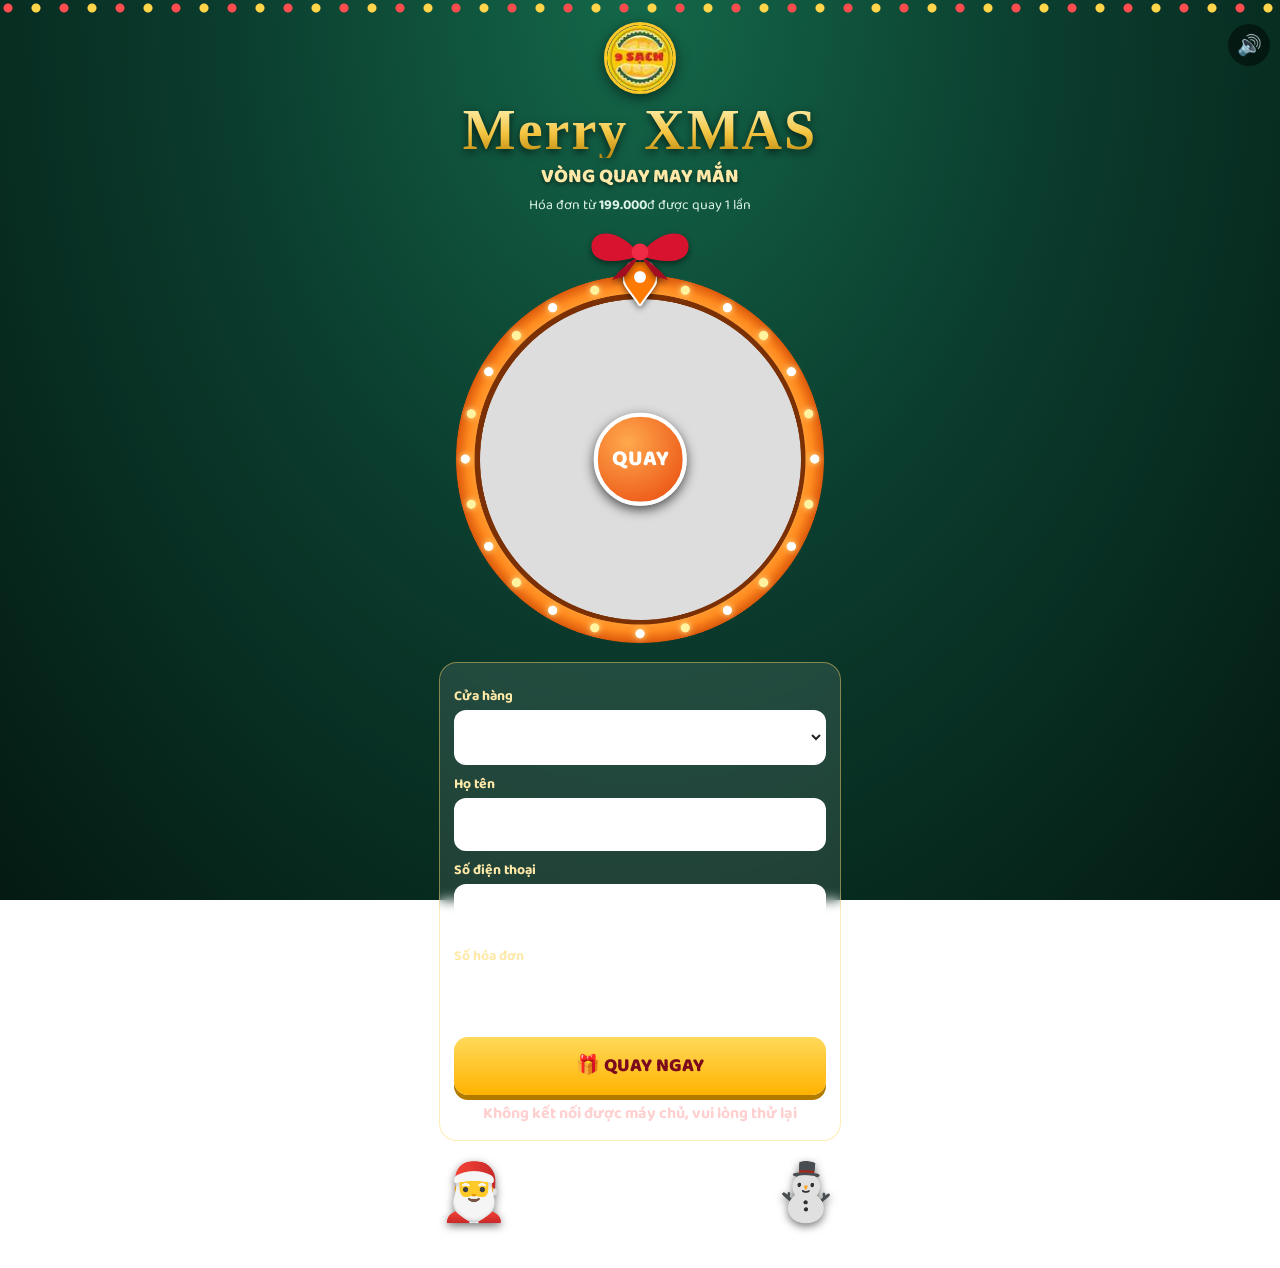
==== index.html @ e61bf80a "Giao diện Merry XMAS xanh lá, quay tức thì, up ảnh sản phẩm, nhạc nền + tiếng quay" ====
<!DOCTYPE html><html lang='vi'><head><meta charset='utf-8'><meta name='viewport' content='width=device-width,initial-scale=1,viewport-fit=cover'><title>Vòng Quay Giáng Sinh – 9 Sạch</title><link rel='preconnect' href='https://fonts.googleapis.com'><link href='https://fonts.googleapis.com/css2?family=Baloo+2:wght@500;700;800&family=Mountains+of+Christmas:wght@700&display=swap' rel='stylesheet'><link rel='stylesheet' href='style.css'></head><body><div class='lights'></div><button id='mute' class='mute'>🔊</button><main class='wrap'><img id='logo' class='logo' alt='9 Sạch'><div class='xmas'>Merry XMAS</div><div id='tt' class='sub'>VÒNG QUAY MAY MẮN</div><p class='sub2'>Hóa đơn từ <b id='mn'>199.000</b>đ được quay 1 lần</p><div class='wheelbox'><svg class='bow' viewBox='0 0 120 60'><path d='M60 34C40 4 8 4 8 24s30 18 52 10z' fill='#d8132f'/><path d='M60 34C80 4 112 4 112 24s-30 18-52 10z' fill='#d8132f'/><path d='M60 34c-12 6-26 20-30 26l14-4zM60 34c12 6 26 20 30 26l-14-4z' fill='#a30d22'/><circle cx='60' cy='30' r='9' fill='#ef2a45'/></svg><canvas id='rim' width='720' height='720'></canvas><canvas id='wh' width='640' height='640'></canvas><svg class='pin' viewBox='0 0 34 44'><path d='M17 44C8 30 0 24 0 15a17 17 0 0134 0c0 9-8 15-17 29z' fill='#ff7a00' stroke='#fff' stroke-width='2'/><circle cx='17' cy='15' r='6' fill='#fff'/></svg><button id='ctr' onclick='go()'>QUAY</button></div><div class='card'><label>Cửa hàng</label><select id='st'></select><label>Họ tên</label><input id='nm' autocomplete='name'><label>Số điện thoại</label><input id='ph' type='tel' inputmode='numeric' maxlength='11'><label>Số hóa đơn</label><input id='hd'><button id='sp' class='btn' onclick='go()'>🎁 QUAY NGAY</button><p id='er' class='err'></p></div><div class='deco'><span>🎅</span><span>⛄</span></div></main><div id='rs' class='modal' hidden><div class='box'><div class='big'>🎉</div><h2>Chúc mừng <span id='rn'></span>!</h2><img id='ri' hidden alt=''><p>Bạn đã trúng</p><h1 id='rp'></h1><p>Vui lòng đưa màn hình này cho nhân viên để nhận quà. Merry Christmas! 🎅</p><button class='btn' onclick='location.reload()'>Đóng</button></div></div><script src='app.js'></script><script>var $=i=>document.getElementById(i),D=null,P=[],SL=[],IM={},ST='',ang=0,vel=0,mode='',busy=0,mute=0,COL=['#fff4dc','#ffe3b8','#ffd5d5'];var bg=new Audio('vincemcgill-santa-claus-614837.mp3'),sa=new Audio('freesound_community-spinning-reel-27903.mp3');bg.loop=true;sa.loop=true;bg.volume=.35;sa.volume=.9;function ls(k,v){try{if(v===undefined)return localStorage.getItem(k);localStorage.setItem(k,v)}catch(e){}}function beep(f,d){if(mute)return;try{var A=window.AC=window.AC||new (window.AudioContext||window.webkitAudioContext)(),o=A.createOscillator(),g=A.createGain();o.frequency.value=f;g.gain.value=.12;g.gain.exponentialRampToValueAtTime(.001,A.currentTime+d);o.connect(g);g.connect(A.destination);o.start();o.stop(A.currentTime+d)}catch(e){}}snow();$('logo').src=CFG.LOGO;document.addEventListener('pointerdown',function f(){document.removeEventListener('pointerdown',f);if(!mute)bg.play().catch(function(){})});$('mute').onclick=function(){mute=!mute;bg.muted=mute;sa.muted=mute;this.textContent=mute?'🔇':'🔊';if(!mute)bg.play().catch(function(){})};function rim(){var x=$('rim').getContext('2d'),g=x.createRadialGradient(360,360,300,360,360,360);g.addColorStop(0,'#ffb347');g.addColorStop(.6,'#ff8a1f');g.addColorStop(1,'#d9550a');x.beginPath();x.arc(360,360,358,0,7);x.fillStyle=g;x.fill();x.beginPath();x.arc(360,360,322,0,7);x.fillStyle='#7a3004';x.fill();for(var i=0;i<24;i++){var t=i*Math.PI/12;x.beginPath();x.arc(360+340*Math.cos(t),360+340*Math.sin(t),9,0,7);x.fillStyle=i%2?'#fff3a0':'#ffffff';x.shadowColor='#fff3a0';x.shadowBlur=14;x.fill()}}function two(s){s=String(s);if(s.length<=11)return[s];var m=s.length>>1,b=-1,i;for(i=0;i<s.length;i++)if(s[i]==' '&&(b<0||Math.abs(i-m)<Math.abs(b-m)))b=i;return b<0?[s.slice(0,11),s.slice(11,22)]:[s.slice(0,b),s.slice(b+1)]}function draw(){var x=$('wh').getContext('2d'),m=SL.length,a=2*Math.PI/(m||1);x.clearRect(0,0,640,640);if(!m){x.beginPath();x.arc(320,320,312,0,7);x.fillStyle='#ddd';x.fill();x.fillStyle='#8e0b22';x.font='bold 40px sans-serif';x.textAlign='center';x.fillText('Hết quà',320,332);return}for(var i=0;i<m;i++){var p=SL[i];x.beginPath();x.moveTo(320,320);x.arc(320,320,312,-Math.PI/2+i*a,-Math.PI/2+(i+1)*a);x.closePath();x.fillStyle=COL[i%3];x.fill();x.strokeStyle='#e8a33d';x.lineWidth=2;x.stroke();x.save();x.translate(320,320);x.rotate(-Math.PI/2+(i+.5)*a);var im=IM[p.ten];if(im&&im.complete&&im.naturalWidth){var s=Math.min(86,2*Math.PI*125/m*.85),r=Math.min(s/im.naturalWidth,s/im.naturalHeight);x.save();x.translate(125,0);x.rotate(Math.PI/2);x.drawImage(im,-im.naturalWidth*r/2,-im.naturalHeight*r/2,im.naturalWidth*r,im.naturalHeight*r);x.restore()}x.fillStyle='#8e0b22';x.font='bold 22px Baloo 2,sans-serif';x.textAlign='right';var L=two(p.ten);L.forEach(function(l,j){x.fillText(l.slice(0,12),300,(j-(L.length-1)/2)*24+7)});x.restore()}}function build(){if(busy)return;P=(D&&D.prizes[ST])||[];var n=P.length,m=n?n*Math.ceil(8/n):0;SL=[];for(var k=0;k<m;k++)SL.push(P[k%n]);draw()}function apply(d){D=d;var c=d.cfg||{};if(c.TieuDe)$('tt').textContent=c.TieuDe;if(c.Logo)$('logo').src=c.Logo;if(c.Nen)document.body.style.background='linear-gradient(#0006,#0006),url('+c.Nen+') center/cover fixed';$('mn').textContent=money(c.MinTien);var k=d.stores.join('|');if($('st').dataset.k!=k){$('st').innerHTML=d.stores.map(x=>'<option>'+esc(x)+'</option>').join('');$('st').dataset.k=k}if(d.stores.indexOf(ST)<0)ST=d.stores.indexOf(ls('st'))>=0?ls('st'):(d.stores[0]||'');$('st').value=ST;var im=d.imgs||{};for(var n in im)if(!IM[n]||IM[n]._d!=im[n]){var m=new Image();m._d=im[n];m.onload=draw;m.src=im[n];IM[n]=m}build()}$('st').onchange=function(){ST=this.value;ls('st',ST);build()};rim();draw();try{var c0=ls('pub');if(c0)apply(JSON.parse(c0))}catch(e){}api('pub').then(function(d){ls('pub',JSON.stringify(d));apply(d)}).catch(function(e){if(!D)$('er').textContent=e.message});function chk(){var ph=$('ph').value.replace(/[^0-9]/g,'');return !$('nm').value.trim()?'Vui lòng nhập họ tên':!/^0[0-9]{9}$/.test(ph)?'Số điện thoại không hợp lệ (10 số, bắt đầu bằng 0)':!$('hd').value.trim()?'Vui lòng nhập số hóa đơn':!P.length?'Cửa hàng này đã hết quà':''}function paint(){$('wh').style.transform='rotate('+ang+'deg)'}function spin0(){var t0=performance.now(),last=t0;mode='w';(function f(now){if(mode!='w')return;var dt=(now-last)/1000;last=now;vel=Math.min(1,(now-t0)/600)*900;ang=(ang+vel*dt)%360;paint();requestAnimationFrame(f)})(t0)}function land(ix,r){var sg=360/SL.length,tg=((-(ix+.5)*sg+(Math.random()-.5)*sg*.7)%360+360)%360,T=4200,d0=vel*T/3000,d=((tg-ang%360)%360+360)%360;while(d<d0*.9)d+=360;var a0=ang,t0=performance.now();mode='l';(function f(now){var p=Math.min(1,(now-t0)/T);ang=a0+d*(1-Math.pow(1-p,3));paint();if(p<1)requestAnimationFrame(f);else fin(r)})(t0)}function fin(r){sa.pause();bg.volume=.35;[523,659,784,1047].forEach(function(f,k){setTimeout(function(){beep(f,.45)},k*170)});$('rn').textContent=$('nm').value;$('rp').textContent=r.ten;var im=IM[r.ten];$('ri').hidden=!im;if(im)$('ri').src=im._d;$('rs').hidden=false;snow()}function go(){if(busy)return;var e=chk();$('er').textContent=e;if(e)return;busy=1;$('sp').textContent='⏳ Đang quay...';if(!mute){sa.currentTime=0;sa.play().catch(function(){});bg.volume=.12}spin0();api('spin',{store:ST,ten:$('nm').value,sdt:$('ph').value,hd:$('hd').value}).then(function(r){var ix=[];SL.forEach(function(p,i){if(p.id==r.id)ix.push(i)});if(!ix.length){P.push({id:r.id,ten:r.ten});var n=P.length,m=n*Math.ceil(8/n);SL=[];for(var k=0;k<m;k++)SL.push(P[k%n]);draw();SL.forEach(function(p,i){if(p.id==r.id)ix.push(i)})}land(ix[Math.floor(Math.random()*ix.length)],r)}).catch(function(e){mode='';busy=0;sa.pause();bg.volume=.35;$('sp').textContent='🎁 QUAY NGAY';$('er').textContent=e.message})}</script></body></html>
---- style.css ----
:root{--y:#ffc72c;--d:#7a0a1c}*{box-sizing:border-box;-webkit-tap-highlight-color:transparent}body{margin:0;min-height:100vh;font-family:'Baloo 2',system-ui,sans-serif;color:#fff;background:radial-gradient(ellipse at 50% 0,#14684a 0,#0b3d2e 45%,#041a12 100%) fixed;overflow-x:hidden}.lights{height:16px;position:relative;z-index:3;background:radial-gradient(circle at 8px 8px,#ff4d4d 0 4px,transparent 5px) 0 0/56px 16px repeat-x,radial-gradient(circle at 36px 8px,#ffd54a 0 4px,transparent 5px) 0 0/56px 16px repeat-x;animation:tw 1.6s infinite alternate}@keyframes tw{to{opacity:.4}}.wrap{max-width:430px;margin:0 auto;padding:6px 14px 28px;text-align:center;position:relative;z-index:2}.logo{width:72px;height:72px;border-radius:50%;border:3px solid var(--y);box-shadow:0 4px 14px #0008}.xmas{font-family:'Mountains of Christmas',cursive;font-weight:700;font-size:56px;line-height:1;letter-spacing:2px;background:linear-gradient(#fff6c0,#f4c542 55%,#b8860b);-webkit-background-clip:text;background-clip:text;color:transparent;filter:drop-shadow(0 3px 4px #000a)}.sub{font-weight:800;font-size:20px;color:#ffe9a8;text-shadow:0 2px 4px #0008;margin:2px 0}.sub2{margin:0 0 6px;color:#d9f2e4;font-size:14px}.wheelbox{position:relative;width:min(88vw,370px);aspect-ratio:1;margin:58px auto 18px}.wheelbox canvas{position:absolute;left:0;top:0;width:100%;height:100%}#wh{width:88.9%;height:88.9%;left:5.55%;top:5.55%;will-change:transform}#rim{animation:glow 2s infinite alternate}@keyframes glow{to{filter:brightness(1.18)}}.bow{position:absolute;left:50%;top:-50px;width:112px;transform:translateX(-50%);z-index:5;filter:drop-shadow(0 3px 3px #0007)}.pin{position:absolute;left:50%;top:-12px;width:34px;transform:translateX(-50%);z-index:4;filter:drop-shadow(0 2px 3px #0008)}#ctr{position:absolute;left:50%;top:50%;width:25%;aspect-ratio:1;transform:translate(-50%,-50%);border-radius:50%;border:4px solid #fff;background:radial-gradient(circle at 35% 30%,#ffa94d,#e8480c);color:#fff;font:800 22px 'Baloo 2',sans-serif;box-shadow:0 4px 12px #000a;z-index:3;cursor:pointer;animation:pulse 1.4s infinite}@keyframes pulse{50%{transform:translate(-50%,-50%) scale(1.08)}}.card{background:rgba(255,255,255,.1);border:1px solid rgba(255,215,100,.45);border-radius:18px;padding:14px;text-align:left;backdrop-filter:blur(6px)}.light{background:#fff;color:#222;border:0;border-top:6px solid #0b6b3a;box-shadow:0 10px 30px #0006}label{display:block;font-weight:700;margin:8px 0 3px;font-size:14px;color:#ffe9a8}.light label{color:#333}input,select{width:100%;padding:12px;border:2px solid transparent;border-radius:12px;font-size:16px;background:#fff;color:#222;font-family:inherit}.light input,.light select{border-color:#e3d3d3}.btn{display:block;width:100%;margin-top:14px;padding:14px;border:0;border-radius:14px;font-size:19px;font-weight:800;color:#7a0a1c;font-family:inherit;background:linear-gradient(#ffd95a,#ffb300);box-shadow:0 5px 0 #b37a00;cursor:pointer}.btn:active{transform:translateY(3px);box-shadow:0 2px 0 #b37a00}.err{color:#ffd0d0;font-weight:700;min-height:20px;margin:6px 0 0;text-align:center}.light .err{color:#c8102e}.mute{position:fixed;top:24px;right:10px;z-index:9;border:0;background:#0007;color:#fff;font-size:20px;border-radius:50%;width:42px;height:42px}.deco{display:flex;justify-content:space-between;font-size:56px;margin-top:10px;filter:drop-shadow(0 3px 4px #0008)}.modal{position:fixed;inset:0;background:#000b;display:flex;align-items:center;justify-content:center;z-index:20;padding:20px}.box{background:#fff;color:#2a1a1a;border-radius:20px;padding:22px;max-width:380px;width:100%;border-top:8px solid var(--y);text-align:center}.box h1{color:#c8102e;margin:4px 0}.box img{width:120px;height:120px;object-fit:contain}.big{font-size:56px}.sn{position:fixed;top:-30px;color:#fff;opacity:.8;pointer-events:none;z-index:1;animation:fall linear infinite}@keyframes fall{to{transform:translateY(110vh) rotate(360deg)}}[hidden]{display:none!important}.bar{display:flex;justify-content:space-between;align-items:center;margin-bottom:10px}.tabs{display:flex;gap:6px;flex-wrap:wrap;margin-bottom:10px}.tabs button,.sm{padding:9px 12px;border:0;border-radius:10px;font-weight:700;font-family:inherit;background:var(--y);color:var(--d);cursor:pointer;text-decoration:none;font-size:14px}table{width:100%;border-collapse:collapse;font-size:14px}th,td{padding:6px;border-bottom:1px solid #eee;text-align:left}.tbl{overflow-x:auto}td input{padding:8px;font-size:14px}.ok{color:#0b6b3a;font-weight:700}
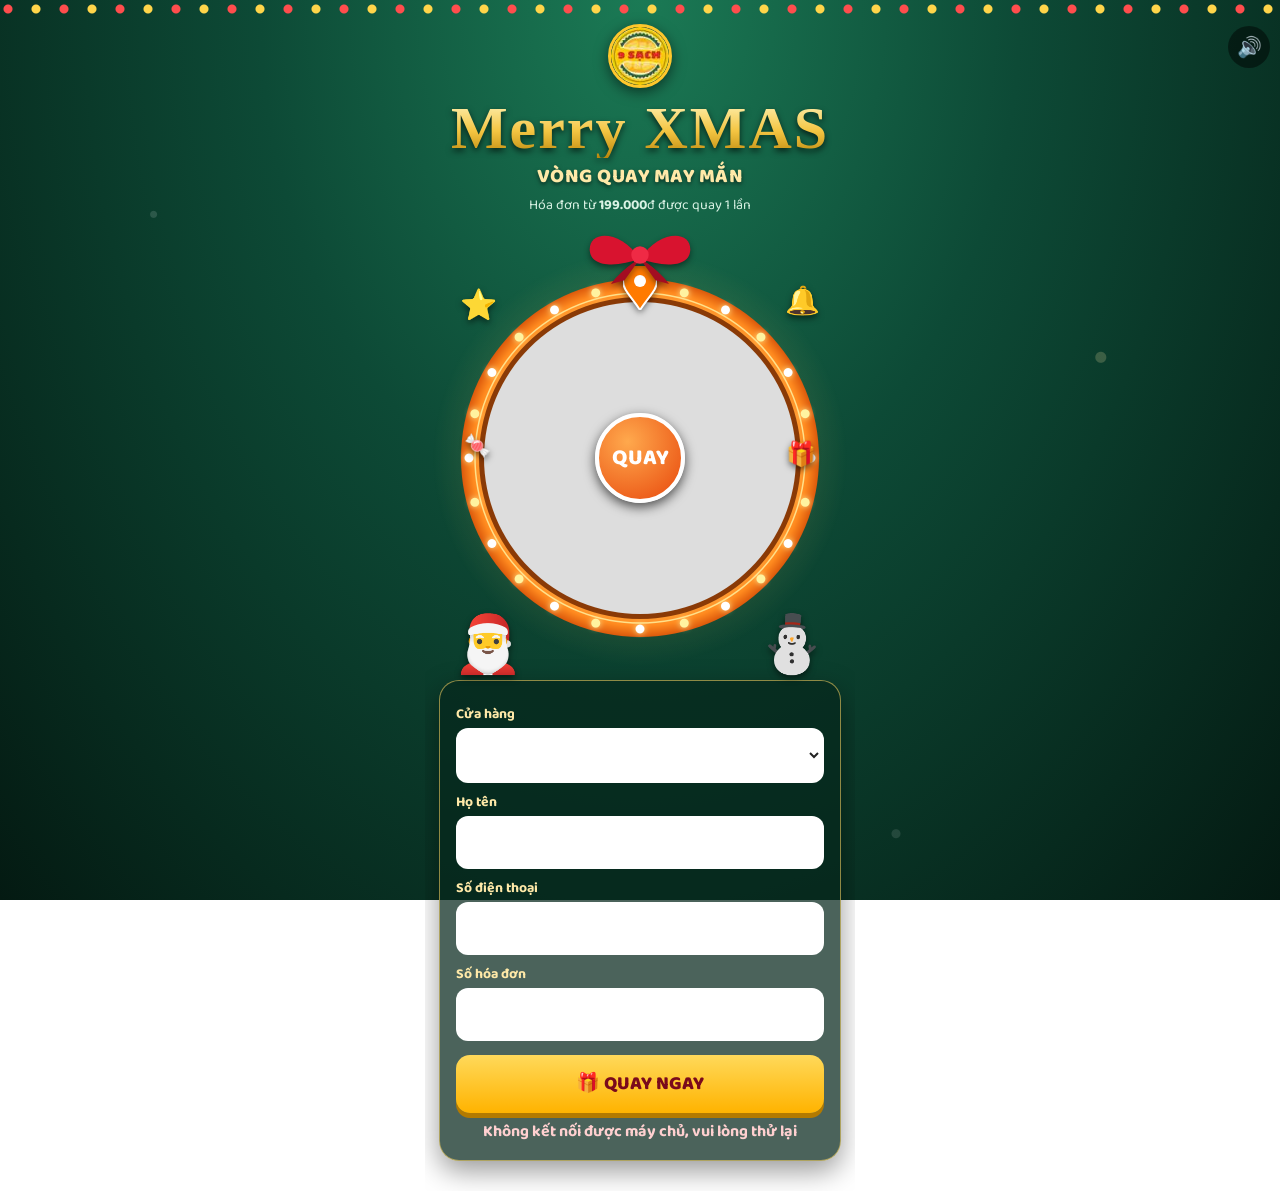
==== commit f3d8770f: "Giao diện Xmas xanh chuyên nghiệp, tăng tốc phản hồi, âm thanh (nhạc nền + tiếng quay + tiếng tích)" ====
--- a/index.html
+++ b/index.html
@@ -1 +1,40 @@
-<!DOCTYPE html><html lang='vi'><head><meta charset='utf-8'><meta name='viewport' content='width=device-width,initial-scale=1,viewport-fit=cover'><title>Vòng Quay Giáng Sinh – 9 Sạch</title><link rel='preconnect' href='https://fonts.googleapis.com'><link href='https://fonts.googleapis.com/css2?family=Baloo+2:wght@500;700;800&family=Mountains+of+Christmas:wght@700&display=swap' rel='stylesheet'><link rel='stylesheet' href='style.css'></head><body><div class='lights'></div><button id='mute' class='mute'>🔊</button><main class='wrap'><img id='logo' class='logo' alt='9 Sạch'><div class='xmas'>Merry XMAS</div><div id='tt' class='sub'>VÒNG QUAY MAY MẮN</div><p class='sub2'>Hóa đơn từ <b id='mn'>199.000</b>đ được quay 1 lần</p><div class='wheelbox'><svg class='bow' viewBox='0 0 120 60'><path d='M60 34C40 4 8 4 8 24s30 18 52 10z' fill='#d8132f'/><path d='M60 34C80 4 112 4 112 24s-30 18-52 10z' fill='#d8132f'/><path d='M60 34c-12 6-26 20-30 26l14-4zM60 34c12 6 26 20 30 26l-14-4z' fill='#a30d22'/><circle cx='60' cy='30' r='9' fill='#ef2a45'/></svg><canvas id='rim' width='720' height='720'></canvas><canvas id='wh' width='640' height='640'></canvas><svg class='pin' viewBox='0 0 34 44'><path d='M17 44C8 30 0 24 0 15a17 17 0 0134 0c0 9-8 15-17 29z' fill='#ff7a00' stroke='#fff' stroke-width='2'/><circle cx='17' cy='15' r='6' fill='#fff'/></svg><button id='ctr' onclick='go()'>QUAY</button></div><div class='card'><label>Cửa hàng</label><select id='st'></select><label>Họ tên</label><input id='nm' autocomplete='name'><label>Số điện thoại</label><input id='ph' type='tel' inputmode='numeric' maxlength='11'><label>Số hóa đơn</label><input id='hd'><button id='sp' class='btn' onclick='go()'>🎁 QUAY NGAY</button><p id='er' class='err'></p></div><div class='deco'><span>🎅</span><span>⛄</span></div></main><div id='rs' class='modal' hidden><div class='box'><div class='big'>🎉</div><h2>Chúc mừng <span id='rn'></span>!</h2><img id='ri' hidden alt=''><p>Bạn đã trúng</p><h1 id='rp'></h1><p>Vui lòng đưa màn hình này cho nhân viên để nhận quà. Merry Christmas! 🎅</p><button class='btn' onclick='location.reload()'>Đóng</button></div></div><script src='app.js'></script><script>var $=i=>document.getElementById(i),D=null,P=[],SL=[],IM={},ST='',ang=0,vel=0,mode='',busy=0,mute=0,COL=['#fff4dc','#ffe3b8','#ffd5d5'];var bg=new Audio('vincemcgill-santa-claus-614837.mp3'),sa=new Audio('freesound_community-spinning-reel-27903.mp3');bg.loop=true;sa.loop=true;bg.volume=.35;sa.volume=.9;function ls(k,v){try{if(v===undefined)return localStorage.getItem(k);localStorage.setItem(k,v)}catch(e){}}function beep(f,d){if(mute)return;try{var A=window.AC=window.AC||new (window.AudioContext||window.webkitAudioContext)(),o=A.createOscillator(),g=A.createGain();o.frequency.value=f;g.gain.value=.12;g.gain.exponentialRampToValueAtTime(.001,A.currentTime+d);o.connect(g);g.connect(A.destination);o.start();o.stop(A.currentTime+d)}catch(e){}}snow();$('logo').src=CFG.LOGO;document.addEventListener('pointerdown',function f(){document.removeEventListener('pointerdown',f);if(!mute)bg.play().catch(function(){})});$('mute').onclick=function(){mute=!mute;bg.muted=mute;sa.muted=mute;this.textContent=mute?'🔇':'🔊';if(!mute)bg.play().catch(function(){})};function rim(){var x=$('rim').getContext('2d'),g=x.createRadialGradient(360,360,300,360,360,360);g.addColorStop(0,'#ffb347');g.addColorStop(.6,'#ff8a1f');g.addColorStop(1,'#d9550a');x.beginPath();x.arc(360,360,358,0,7);x.fillStyle=g;x.fill();x.beginPath();x.arc(360,360,322,0,7);x.fillStyle='#7a3004';x.fill();for(var i=0;i<24;i++){var t=i*Math.PI/12;x.beginPath();x.arc(360+340*Math.cos(t),360+340*Math.sin(t),9,0,7);x.fillStyle=i%2?'#fff3a0':'#ffffff';x.shadowColor='#fff3a0';x.shadowBlur=14;x.fill()}}function two(s){s=String(s);if(s.length<=11)return[s];var m=s.length>>1,b=-1,i;for(i=0;i<s.length;i++)if(s[i]==' '&&(b<0||Math.abs(i-m)<Math.abs(b-m)))b=i;return b<0?[s.slice(0,11),s.slice(11,22)]:[s.slice(0,b),s.slice(b+1)]}function draw(){var x=$('wh').getContext('2d'),m=SL.length,a=2*Math.PI/(m||1);x.clearRect(0,0,640,640);if(!m){x.beginPath();x.arc(320,320,312,0,7);x.fillStyle='#ddd';x.fill();x.fillStyle='#8e0b22';x.font='bold 40px sans-serif';x.textAlign='center';x.fillText('Hết quà',320,332);return}for(var i=0;i<m;i++){var p=SL[i];x.beginPath();x.moveTo(320,320);x.arc(320,320,312,-Math.PI/2+i*a,-Math.PI/2+(i+1)*a);x.closePath();x.fillStyle=COL[i%3];x.fill();x.strokeStyle='#e8a33d';x.lineWidth=2;x.stroke();x.save();x.translate(320,320);x.rotate(-Math.PI/2+(i+.5)*a);var im=IM[p.ten];if(im&&im.complete&&im.naturalWidth){var s=Math.min(86,2*Math.PI*125/m*.85),r=Math.min(s/im.naturalWidth,s/im.naturalHeight);x.save();x.translate(125,0);x.rotate(Math.PI/2);x.drawImage(im,-im.naturalWidth*r/2,-im.naturalHeight*r/2,im.naturalWidth*r,im.naturalHeight*r);x.restore()}x.fillStyle='#8e0b22';x.font='bold 22px Baloo 2,sans-serif';x.textAlign='right';var L=two(p.ten);L.forEach(function(l,j){x.fillText(l.slice(0,12),300,(j-(L.length-1)/2)*24+7)});x.restore()}}function build(){if(busy)return;P=(D&&D.prizes[ST])||[];var n=P.length,m=n?n*Math.ceil(8/n):0;SL=[];for(var k=0;k<m;k++)SL.push(P[k%n]);draw()}function apply(d){D=d;var c=d.cfg||{};if(c.TieuDe)$('tt').textContent=c.TieuDe;if(c.Logo)$('logo').src=c.Logo;if(c.Nen)document.body.style.background='linear-gradient(#0006,#0006),url('+c.Nen+') center/cover fixed';$('mn').textContent=money(c.MinTien);var k=d.stores.join('|');if($('st').dataset.k!=k){$('st').innerHTML=d.stores.map(x=>'<option>'+esc(x)+'</option>').join('');$('st').dataset.k=k}if(d.stores.indexOf(ST)<0)ST=d.stores.indexOf(ls('st'))>=0?ls('st'):(d.stores[0]||'');$('st').value=ST;var im=d.imgs||{};for(var n in im)if(!IM[n]||IM[n]._d!=im[n]){var m=new Image();m._d=im[n];m.onload=draw;m.src=im[n];IM[n]=m}build()}$('st').onchange=function(){ST=this.value;ls('st',ST);build()};rim();draw();try{var c0=ls('pub');if(c0)apply(JSON.parse(c0))}catch(e){}api('pub').then(function(d){ls('pub',JSON.stringify(d));apply(d)}).catch(function(e){if(!D)$('er').textContent=e.message});function chk(){var ph=$('ph').value.replace(/[^0-9]/g,'');return !$('nm').value.trim()?'Vui lòng nhập họ tên':!/^0[0-9]{9}$/.test(ph)?'Số điện thoại không hợp lệ (10 số, bắt đầu bằng 0)':!$('hd').value.trim()?'Vui lòng nhập số hóa đơn':!P.length?'Cửa hàng này đã hết quà':''}function paint(){$('wh').style.transform='rotate('+ang+'deg)'}function spin0(){var t0=performance.now(),last=t0;mode='w';(function f(now){if(mode!='w')return;var dt=(now-last)/1000;last=now;vel=Math.min(1,(now-t0)/600)*900;ang=(ang+vel*dt)%360;paint();requestAnimationFrame(f)})(t0)}function land(ix,r){var sg=360/SL.length,tg=((-(ix+.5)*sg+(Math.random()-.5)*sg*.7)%360+360)%360,T=4200,d0=vel*T/3000,d=((tg-ang%360)%360+360)%360;while(d<d0*.9)d+=360;var a0=ang,t0=performance.now();mode='l';(function f(now){var p=Math.min(1,(now-t0)/T);ang=a0+d*(1-Math.pow(1-p,3));paint();if(p<1)requestAnimationFrame(f);else fin(r)})(t0)}function fin(r){sa.pause();bg.volume=.35;[523,659,784,1047].forEach(function(f,k){setTimeout(function(){beep(f,.45)},k*170)});$('rn').textContent=$('nm').value;$('rp').textContent=r.ten;var im=IM[r.ten];$('ri').hidden=!im;if(im)$('ri').src=im._d;$('rs').hidden=false;snow()}function go(){if(busy)return;var e=chk();$('er').textContent=e;if(e)return;busy=1;$('sp').textContent='⏳ Đang quay...';if(!mute){sa.currentTime=0;sa.play().catch(function(){});bg.volume=.12}spin0();api('spin',{store:ST,ten:$('nm').value,sdt:$('ph').value,hd:$('hd').value}).then(function(r){var ix=[];SL.forEach(function(p,i){if(p.id==r.id)ix.push(i)});if(!ix.length){P.push({id:r.id,ten:r.ten});var n=P.length,m=n*Math.ceil(8/n);SL=[];for(var k=0;k<m;k++)SL.push(P[k%n]);draw();SL.forEach(function(p,i){if(p.id==r.id)ix.push(i)})}land(ix[Math.floor(Math.random()*ix.length)],r)}).catch(function(e){mode='';busy=0;sa.pause();bg.volume=.35;$('sp').textContent='🎁 QUAY NGAY';$('er').textContent=e.message})}</script></body></html>
+<!DOCTYPE html><html lang='vi'><head><meta charset='utf-8'><meta name='viewport' content='width=device-width,initial-scale=1,viewport-fit=cover'><meta name='theme-color' content='#0d4a36'><title>Vòng Quay Giáng Sinh – 9 Sạch</title><link rel='preconnect' href='https://fonts.googleapis.com'><link rel='preconnect' href='https://fonts.gstatic.com' crossorigin><link rel='preload' as='style' href='https://fonts.googleapis.com/css2?family=Baloo+2:wght@500;700;800&family=Mountains+of+Christmas:wght@700&display=swap' onload="this.onload=null;this.rel='stylesheet'"><noscript><link rel='stylesheet' href='https://fonts.googleapis.com/css2?family=Baloo+2:wght@500;700;800&family=Mountains+of+Christmas:wght@700&display=swap'></noscript><link rel='stylesheet' href='style.css'></head><body><div class='lights'></div><button id='mute' class='mute' aria-label='Bật tắt âm thanh'>🔊</button><main class='wrap'><img id='logo' class='logo' alt='9 Sạch'><div class='xmas'>Merry XMAS</div><div id='tt' class='sub'>VÒNG QUAY MAY MẮN</div><p class='sub2'>Hóa đơn từ <b id='mn'>199.000</b>đ được quay 1 lần</p><div class='wheelbox'><svg class='bow' viewBox='0 0 120 60'><path d='M60 34C40 4 8 4 8 24s30 18 52 10z' fill='#d8132f'/><path d='M60 34C80 4 112 4 112 24s-30 18-52 10z' fill='#d8132f'/><path d='M60 34c-12 6-26 20-30 26l14-4zM60 34c12 6 26 20 30 26l-14-4z' fill='#a30d22'/><circle cx='60' cy='30' r='9' fill='#ef2a45'/></svg><canvas id='rim' width='720' height='720'></canvas><canvas id='wh' width='640' height='640'></canvas><svg class='pin' viewBox='0 0 34 44'><path d='M17 44C8 30 0 24 0 15a17 17 0 0134 0c0 9-8 15-17 29z' fill='#ff7a00' stroke='#fff' stroke-width='2'/><circle cx='17' cy='15' r='6' fill='#fff'/></svg><button id='ctr' type='button'>QUAY</button><span class='orn o1'>🎅</span><span class='orn o2'>⛄</span><span class='orn o3'>⭐</span><span class='orn o4'>🔔</span><span class='orn o5'>🍬</span><span class='orn o6'>🎁</span></div><div class='card'><label for='st'>Cửa hàng</label><select id='st'></select><label for='nm'>Họ tên</label><input id='nm' autocomplete='name' enterkeyhint='next'><label for='ph'>Số điện thoại</label><input id='ph' type='tel' inputmode='numeric' maxlength='11' autocomplete='tel' enterkeyhint='next'><label for='hd'>Số hóa đơn</label><input id='hd' enterkeyhint='go' autocomplete='off'><button id='sp' class='btn' type='button'>🎁 QUAY NGAY</button><p id='er' class='err'></p></div></main><div id='rs' class='modal' hidden><div class='box'><div class='big'>🎉</div><h2>Chúc mừng <span id='rn'></span>!</h2><img id='ri' hidden alt=''><p>Bạn đã trúng</p><h1 id='rp'></h1><p>Vui lòng đưa màn hình này cho nhân viên để nhận quà. Merry Christmas! 🎅</p><button id='cl' class='btn' type='button'>Đóng</button></div></div><script src='app.js'></script><script>
+var $=function(i){return document.getElementById(i)},D=null,P=[],SL=[],IM={},ST='',ang=0,vel=0,mode='',busy=0,lastIx=-1,lastTk=0,bg=null,sa=null,mute=ls('mute')=='1',COL=['#c9d7f5','#fff1dc'];
+function ls(k,v){try{if(v===undefined)return localStorage.getItem(k);localStorage.setItem(k,v)}catch(e){}}
+function aud(){if(bg)return;bg=new Audio('nhac-nen.mp3');sa=new Audio('tieng-quay.mp3');bg.loop=sa.loop=true;bg.volume=.35;sa.volume=.9;bg.preload=sa.preload='auto';bg.muted=sa.muted=mute}
+function ac(){var A=window.AC=window.AC||new(window.AudioContext||window.webkitAudioContext)();if(A.state=='suspended')A.resume();return A}
+function beep(f,d,v,ty){if(mute)return;try{var A=ac(),o=A.createOscillator(),g=A.createGain();o.type=ty||'sine';o.frequency.value=f;g.gain.value=v||.12;g.gain.exponentialRampToValueAtTime(.001,A.currentTime+d);o.connect(g);g.connect(A.destination);o.start();o.stop(A.currentTime+d)}catch(e){}}
+function tick(){var n=performance.now();if(n-lastTk<55)return;lastTk=n;beep(1500,.03,.035,'square')}
+function play(a){if(a&&!mute)a.play().catch(function(){})}
+function snow(){var f=document.createDocumentFragment(),n=innerWidth<500?14:22;for(var i=0;i<n;i++){var s=document.createElement('i');s.className='sn';s.textContent='❄';s.style.cssText='left:'+Math.random()*100+'vw;animation-duration:'+(7+Math.random()*8)+'s;animation-delay:-'+Math.random()*10+'s;font-size:'+(10+Math.random()*14)+'px';f.appendChild(s)}document.body.appendChild(f)}
+snow();$('mute').textContent=mute?'🔇':'🔊';$('logo').src=CFG.LOGO;
+document.addEventListener('pointerdown',function f(){document.removeEventListener('pointerdown',f);aud();play(bg)});
+document.addEventListener('visibilitychange',function(){if(!bg)return;if(document.hidden){bg.pause();sa.pause()}else{play(bg);if(mode)play(sa)}});
+$('mute').onclick=function(){mute=!mute;ls('mute',mute?'1':'0');aud();bg.muted=sa.muted=mute;this.textContent=mute?'🔇':'🔊';if(!mute)play(bg)};
+function rim(){var x=$('rim').getContext('2d'),g=x.createRadialGradient(360,360,300,360,360,360);g.addColorStop(0,'#ffb347');g.addColorStop(.6,'#ff8a1f');g.addColorStop(1,'#d9550a');x.beginPath();x.arc(360,360,358,0,7);x.fillStyle=g;x.fill();x.beginPath();x.arc(360,360,322,0,7);x.fillStyle='#8a3a06';x.fill();x.beginPath();x.arc(360,360,330,0,7);x.strokeStyle='#ffe08a';x.lineWidth=3;x.stroke();for(var i=0;i<24;i++){var t=i*Math.PI/12;x.beginPath();x.arc(360+342*Math.cos(t),360+342*Math.sin(t),9,0,7);x.fillStyle=i%2?'#fff3a0':'#ffffff';x.shadowColor='#fff3a0';x.shadowBlur=14;x.fill()}}
+function two(s){s=String(s);if(s.length<=11)return[s];var m=s.length>>1,b=-1,i;for(i=0;i<s.length;i++)if(s[i]==' '&&(b<0||Math.abs(i-m)<Math.abs(b-m)))b=i;return b<0?[s.slice(0,11),s.slice(11,22)]:[s.slice(0,b),s.slice(b+1)]}
+function mk(){var n=P.length,k,i;SL=[];if(!n)return;k=Math.ceil(8/n);while((n*k)%2)k++;for(i=0;i<n*k;i++)SL.push(P[i%n])}
+function draw(){var x=$('wh').getContext('2d'),m=SL.length,a=2*Math.PI/(m||1);x.clearRect(0,0,640,640);if(!m){x.beginPath();x.arc(320,320,312,0,7);x.fillStyle='#ddd';x.fill();x.fillStyle='#8e0b22';x.font='bold 40px sans-serif';x.textAlign='center';x.fillText('Hết quà',320,332);return}
+for(var i=0;i<m;i++){var p=SL[i];x.beginPath();x.moveTo(320,320);x.arc(320,320,312,-Math.PI/2+i*a,-Math.PI/2+(i+1)*a);x.closePath();x.fillStyle=COL[i%2];x.fill();x.strokeStyle='#f0c15a';x.lineWidth=3;x.stroke();x.save();x.translate(320,320);x.rotate(-Math.PI/2+(i+.5)*a);var im=IM[p.ten];if(im&&im.complete&&im.naturalWidth){var s=Math.min(92,2*Math.PI*135/m*.8),r=Math.min(s/im.naturalWidth,s/im.naturalHeight);x.save();x.translate(135,0);x.rotate(Math.PI/2);x.beginPath();x.arc(0,0,s/2+5,0,7);x.fillStyle='#ffffffcc';x.shadowColor='#0003';x.shadowBlur=8;x.fill();x.shadowBlur=0;x.drawImage(im,-im.naturalWidth*r/2,-im.naturalHeight*r/2,im.naturalWidth*r,im.naturalHeight*r);x.restore()}
+x.fillStyle=i%2?'#8e0b22':'#14307a';x.font='bold 22px Baloo 2,sans-serif';x.textAlign='right';var L=two(p.ten);L.forEach(function(l,j){x.fillText(l.slice(0,12),300,(j-(L.length-1)/2)*24+7)});x.restore()}}
+function build(){if(busy)return;P=(D&&D.prizes[ST])||[];mk();draw()}
+function apply(d){D=d;var c=d.cfg||{};if(c.TieuDe)$('tt').textContent=c.TieuDe;if(c.Logo)$('logo').src=c.Logo;if(c.Nen)document.body.style.background='linear-gradient(#0006,#0006),url('+c.Nen+') center/cover fixed';$('mn').textContent=money(c.MinTien);var k=d.stores.join('|');if($('st').dataset.k!=k){$('st').innerHTML=d.stores.map(function(x){return'<option>'+esc(x)+'</option>'}).join('');$('st').dataset.k=k}if(d.stores.indexOf(ST)<0)ST=d.stores.indexOf(ls('st'))>=0?ls('st'):(d.stores[0]||'');$('st').value=ST;var im=d.imgs||{};for(var n in im)if(!IM[n]||IM[n]._d!=im[n]){var m=new Image();m._d=im[n];m.onload=draw;m.src=im[n];IM[n]=m}build()}
+function load(){return api('pub').then(function(d){ls('pub',JSON.stringify(d));apply(d)})}
+$('st').onchange=function(){ST=this.value;ls('st',ST);build()};
+rim();draw();try{var c0=ls('pub');if(c0)apply(JSON.parse(c0))}catch(e){}
+load().catch(function(e){if(!D)$('er').textContent=e.message});
+$('ph').oninput=function(){this.value=this.value.replace(/[^0-9]/g,'')};
+$('nm').onkeydown=function(e){if(e.key=='Enter'){e.preventDefault();$('ph').focus()}};
+$('ph').onkeydown=function(e){if(e.key=='Enter'){e.preventDefault();$('hd').focus()}};
+$('hd').onkeydown=function(e){if(e.key=='Enter'){e.preventDefault();this.blur();go()}};
+$('ctr').onclick=$('sp').onclick=go;
+function chk(){var ph=$('ph').value.replace(/[^0-9]/g,'');return !$('nm').value.trim()?'Vui lòng nhập họ tên':!/^0[0-9]{9}$/.test(ph)?'Số điện thoại không hợp lệ (10 số, bắt đầu bằng 0)':!$('hd').value.trim()?'Vui lòng nhập số hóa đơn':!P.length?'Cửa hàng này đã hết quà':''}
+function paint(){$('wh').style.transform='rotate('+ang+'deg) translateZ(0)';if(SL.length){var ix=Math.floor((((ang%360)+360)%360)/(360/SL.length));if(ix!=lastIx){lastIx=ix;if(mode)tick()}}}
+function spin0(){var t0=performance.now(),last=t0;mode='w';(function f(now){if(mode!='w')return;var dt=(now-last)/1000;last=now;vel=Math.min(1,(now-t0)/350)*840;ang=(ang+vel*dt)%360;paint();requestAnimationFrame(f)})(t0)}
+function land(ix,r){var sg=360/SL.length,tg=((-(ix+.5)*sg+(Math.random()-.5)*sg*.7)%360+360)%360,T=3200,d0=vel*T/3000,d=((tg-ang%360)%360+360)%360;while(d<d0*.9)d+=360;var a0=ang,t0=performance.now();mode='l';(function f(now){var p=Math.min(1,(now-t0)/T);ang=a0+d*(1-Math.pow(1-p,3));paint();if(p<1)requestAnimationFrame(f);else fin(r)})(t0)}
+function fin(r){mode='';if(sa)sa.pause();if(bg)bg.volume=.35;document.body.classList.remove('spinning');[523,659,784,1047].forEach(function(f,k){setTimeout(function(){beep(f,.45)},k*170)});$('rn').textContent=$('nm').value;$('rp').textContent=r.ten;var im=IM[r.ten];$('ri').hidden=!im;if(im)$('ri').src=im._d;$('rs').hidden=false}
+function stop(msg){mode='';busy=0;if(sa)sa.pause();if(bg)bg.volume=.35;document.body.classList.remove('spinning');$('sp').disabled=false;$('sp').textContent='🎁 QUAY NGAY';$('er').textContent=msg}
+$('cl').onclick=function(){$('rs').hidden=true;busy=0;$('sp').disabled=false;$('sp').textContent='🎁 QUAY NGAY';$('hd').value='';$('er').textContent='';load().catch(function(){})};
+function go(){if(busy)return;var e=chk();$('er').textContent=e;if(e)return;busy=1;$('sp').disabled=true;$('sp').textContent='⏳ Đang quay...';document.body.classList.add('spinning');aud();if(!mute){sa.currentTime=0;play(sa);bg.volume=.12}spin0();
+api('spin',{store:ST,ten:$('nm').value,sdt:$('ph').value,hd:$('hd').value}).then(function(r){var ix=[];function f(){ix=[];SL.forEach(function(p,i){if(p.id==r.id)ix.push(i)})}f();if(!ix.length){P.push({id:r.id,ten:r.ten});mk();draw();f()}land(ix[Math.floor(Math.random()*ix.length)],r)}).catch(function(e){stop(e.message)})}
+</script></body></html>
--- a/style.css
+++ b/style.css
@@ -1 +1,45 @@
-:root{--y:#ffc72c;--d:#7a0a1c}*{box-sizing:border-box;-webkit-tap-highlight-color:transparent}body{margin:0;min-height:100vh;font-family:'Baloo 2',system-ui,sans-serif;color:#fff;background:radial-gradient(ellipse at 50% 0,#14684a 0,#0b3d2e 45%,#041a12 100%) fixed;overflow-x:hidden}.lights{height:16px;position:relative;z-index:3;background:radial-gradient(circle at 8px 8px,#ff4d4d 0 4px,transparent 5px) 0 0/56px 16px repeat-x,radial-gradient(circle at 36px 8px,#ffd54a 0 4px,transparent 5px) 0 0/56px 16px repeat-x;animation:tw 1.6s infinite alternate}@keyframes tw{to{opacity:.4}}.wrap{max-width:430px;margin:0 auto;padding:6px 14px 28px;text-align:center;position:relative;z-index:2}.logo{width:72px;height:72px;border-radius:50%;border:3px solid var(--y);box-shadow:0 4px 14px #0008}.xmas{font-family:'Mountains of Christmas',cursive;font-weight:700;font-size:56px;line-height:1;letter-spacing:2px;background:linear-gradient(#fff6c0,#f4c542 55%,#b8860b);-webkit-background-clip:text;background-clip:text;color:transparent;filter:drop-shadow(0 3px 4px #000a)}.sub{font-weight:800;font-size:20px;color:#ffe9a8;text-shadow:0 2px 4px #0008;margin:2px 0}.sub2{margin:0 0 6px;color:#d9f2e4;font-size:14px}.wheelbox{position:relative;width:min(88vw,370px);aspect-ratio:1;margin:58px auto 18px}.wheelbox canvas{position:absolute;left:0;top:0;width:100%;height:100%}#wh{width:88.9%;height:88.9%;left:5.55%;top:5.55%;will-change:transform}#rim{animation:glow 2s infinite alternate}@keyframes glow{to{filter:brightness(1.18)}}.bow{position:absolute;left:50%;top:-50px;width:112px;transform:translateX(-50%);z-index:5;filter:drop-shadow(0 3px 3px #0007)}.pin{position:absolute;left:50%;top:-12px;width:34px;transform:translateX(-50%);z-index:4;filter:drop-shadow(0 2px 3px #0008)}#ctr{position:absolute;left:50%;top:50%;width:25%;aspect-ratio:1;transform:translate(-50%,-50%);border-radius:50%;border:4px solid #fff;background:radial-gradient(circle at 35% 30%,#ffa94d,#e8480c);color:#fff;font:800 22px 'Baloo 2',sans-serif;box-shadow:0 4px 12px #000a;z-index:3;cursor:pointer;animation:pulse 1.4s infinite}@keyframes pulse{50%{transform:translate(-50%,-50%) scale(1.08)}}.card{background:rgba(255,255,255,.1);border:1px solid rgba(255,215,100,.45);border-radius:18px;padding:14px;text-align:left;backdrop-filter:blur(6px)}.light{background:#fff;color:#222;border:0;border-top:6px solid #0b6b3a;box-shadow:0 10px 30px #0006}label{display:block;font-weight:700;margin:8px 0 3px;font-size:14px;color:#ffe9a8}.light label{color:#333}input,select{width:100%;padding:12px;border:2px solid transparent;border-radius:12px;font-size:16px;background:#fff;color:#222;font-family:inherit}.light input,.light select{border-color:#e3d3d3}.btn{display:block;width:100%;margin-top:14px;padding:14px;border:0;border-radius:14px;font-size:19px;font-weight:800;color:#7a0a1c;font-family:inherit;background:linear-gradient(#ffd95a,#ffb300);box-shadow:0 5px 0 #b37a00;cursor:pointer}.btn:active{transform:translateY(3px);box-shadow:0 2px 0 #b37a00}.err{color:#ffd0d0;font-weight:700;min-height:20px;margin:6px 0 0;text-align:center}.light .err{color:#c8102e}.mute{position:fixed;top:24px;right:10px;z-index:9;border:0;background:#0007;color:#fff;font-size:20px;border-radius:50%;width:42px;height:42px}.deco{display:flex;justify-content:space-between;font-size:56px;margin-top:10px;filter:drop-shadow(0 3px 4px #0008)}.modal{position:fixed;inset:0;background:#000b;display:flex;align-items:center;justify-content:center;z-index:20;padding:20px}.box{background:#fff;color:#2a1a1a;border-radius:20px;padding:22px;max-width:380px;width:100%;border-top:8px solid var(--y);text-align:center}.box h1{color:#c8102e;margin:4px 0}.box img{width:120px;height:120px;object-fit:contain}.big{font-size:56px}.sn{position:fixed;top:-30px;color:#fff;opacity:.8;pointer-events:none;z-index:1;animation:fall linear infinite}@keyframes fall{to{transform:translateY(110vh) rotate(360deg)}}[hidden]{display:none!important}.bar{display:flex;justify-content:space-between;align-items:center;margin-bottom:10px}.tabs{display:flex;gap:6px;flex-wrap:wrap;margin-bottom:10px}.tabs button,.sm{padding:9px 12px;border:0;border-radius:10px;font-weight:700;font-family:inherit;background:var(--y);color:var(--d);cursor:pointer;text-decoration:none;font-size:14px}table{width:100%;border-collapse:collapse;font-size:14px}th,td{padding:6px;border-bottom:1px solid #eee;text-align:left}.tbl{overflow-x:auto}td input{padding:8px;font-size:14px}.ok{color:#0b6b3a;font-weight:700}
+:root{--y:#ffc72c;--d:#7a0a1c}*{box-sizing:border-box;-webkit-tap-highlight-color:transparent}
+body{margin:0;min-height:100vh;font-family:'Baloo 2',system-ui,-apple-system,'Segoe UI',Roboto,sans-serif;color:#fff;background:radial-gradient(circle at 12% 18%,#ffffff22 0 3px,transparent 4px),radial-gradient(circle at 86% 30%,#ffe9a833 0 5px,transparent 6px),radial-gradient(circle at 70% 70%,#ffffff1c 0 4px,transparent 5px),radial-gradient(ellipse at 50% 0,#1b7a55 0,#0d4a36 42%,#041a12 100%) fixed;overflow-x:hidden}
+.lights{height:18px;position:relative;z-index:3;background:radial-gradient(circle at 8px 9px,#ff4d4d 0 4px,transparent 5px) 0 0/56px 18px repeat-x,radial-gradient(circle at 36px 9px,#ffd54a 0 4px,transparent 5px) 0 0/56px 18px repeat-x;animation:tw 1.6s infinite alternate}
+@keyframes tw{to{opacity:.45}}
+.wrap{overflow-x:clip;max-width:430px;margin:0 auto;padding:6px 14px 30px;text-align:center;position:relative;z-index:2}
+.logo{width:64px;height:64px;border-radius:50%;border:3px solid var(--y);box-shadow:0 4px 14px #0008;background:#fff;object-fit:cover}
+.xmas{font-family:'Mountains of Christmas','Brush Script MT',cursive;font-weight:700;font-size:60px;line-height:1;letter-spacing:2px;margin-top:2px;background:linear-gradient(#fff6c0,#f4c542 55%,#b8860b);-webkit-background-clip:text;background-clip:text;color:transparent;filter:drop-shadow(0 3px 3px #000a)}
+.sub{font-weight:800;font-size:20px;color:#ffe9a8;text-shadow:0 2px 4px #0008;margin:2px 0;letter-spacing:.5px}
+.sub2{margin:0 0 6px;color:#d9f2e4;font-size:14px}
+.wheelbox{position:relative;width:min(84vw,360px);aspect-ratio:1;margin:62px auto 42px}
+.wheelbox::before{content:'';position:absolute;inset:-10%;border-radius:50%;background:radial-gradient(circle,#ffd86a88 0,#ffd86a00 68%);opacity:.8;animation:gl 2.2s infinite alternate;pointer-events:none}
+@keyframes gl{to{opacity:.35}}
+.wheelbox canvas{position:absolute;left:0;top:0;width:100%;height:100%}
+#wh{width:88.9%;height:88.9%;left:5.55%;top:5.55%;will-change:transform;transform:translateZ(0)}
+.bow{position:absolute;left:50%;top:-52px;width:116px;transform:translateX(-50%);z-index:5;filter:drop-shadow(0 3px 3px #0007)}
+.pin{position:absolute;left:50%;top:-12px;width:34px;transform:translateX(-50%);z-index:4;filter:drop-shadow(0 2px 3px #0008)}
+#ctr{position:absolute;left:50%;top:50%;width:25%;aspect-ratio:1;transform:translate(-50%,-50%);border-radius:50%;border:4px solid #fff;background:radial-gradient(circle at 35% 30%,#ffa94d,#e8480c);color:#fff;font:800 22px 'Baloo 2',sans-serif;box-shadow:0 4px 12px #000a;z-index:3;cursor:pointer;animation:pulse 1.4s infinite}
+@keyframes pulse{50%{transform:translate(-50%,-50%) scale(1.08)}}
+.spinning #ctr,.spinning .lights,.spinning .wheelbox::before{animation-play-state:paused}.spinning .sn{display:none}
+.orn{position:absolute;z-index:6;pointer-events:none;filter:drop-shadow(0 3px 3px #0008);line-height:1}
+.o1{left:-2%;bottom:-38px;font-size:56px}.o2{right:-2%;bottom:-38px;font-size:56px}.o3{left:0;top:4%;font-size:30px}.o4{right:0;top:3%;font-size:28px}.o5{left:1%;top:44%;font-size:22px}.o6{right:1%;top:46%;font-size:24px}
+.card{background:rgba(6,40,28,.72);border:1px solid rgba(255,215,100,.55);border-radius:20px;padding:14px 16px 16px;text-align:left;box-shadow:0 10px 28px #0006}
+.light{background:#fff;color:#222;border:0;border-top:6px solid #0b6b3a;box-shadow:0 10px 30px #0006}
+label{display:block;font-weight:700;margin:8px 0 3px;font-size:14px;color:#ffe9a8}.light label{color:#333}
+input,select{width:100%;padding:12px;border:2px solid transparent;border-radius:12px;font-size:16px;background:#fff;color:#222;font-family:inherit;outline:0}
+input:focus,select:focus{border-color:var(--y)}.light input,.light select{border-color:#e3d3d3}
+.btn{display:block;width:100%;margin-top:14px;padding:14px;border:0;border-radius:14px;font-size:19px;font-weight:800;color:#7a0a1c;font-family:inherit;background:linear-gradient(#ffd95a,#ffb300);box-shadow:0 5px 0 #b37a00;cursor:pointer;touch-action:manipulation}
+.btn:active{transform:translateY(3px);box-shadow:0 2px 0 #b37a00}.btn[disabled]{opacity:.75}
+.err{color:#ffd0d0;font-weight:700;min-height:20px;margin:6px 0 0;text-align:center}.light .err{color:#c8102e}
+.mute{position:fixed;top:26px;right:10px;z-index:9;border:0;background:#0007;color:#fff;font-size:20px;border-radius:50%;width:42px;height:42px}
+.modal{position:fixed;inset:0;background:#000b;display:flex;align-items:center;justify-content:center;z-index:20;padding:20px}
+.box{background:#fff;color:#2a1a1a;border-radius:22px;padding:22px;max-width:380px;width:100%;border-top:8px solid var(--y);text-align:center;animation:pop .35s cubic-bezier(.2,1.4,.4,1)}
+@keyframes pop{from{transform:scale(.6);opacity:0}}
+.box h1{color:#c8102e;margin:4px 0}.box img{width:130px;height:130px;object-fit:contain}.big{font-size:56px}
+.sn{position:fixed;top:-30px;color:#fff;opacity:.8;pointer-events:none;z-index:1;animation:fall linear infinite;will-change:transform}
+@keyframes fall{to{transform:translateY(110vh)}}
+[hidden]{display:none!important}
+.bar{display:flex;justify-content:space-between;align-items:center;margin-bottom:10px}
+.tabs{display:flex;gap:6px;flex-wrap:wrap;margin-bottom:10px}
+.tabs button,.sm{padding:9px 12px;border:0;border-radius:10px;font-weight:700;font-family:inherit;background:var(--y);color:var(--d);cursor:pointer;text-decoration:none;font-size:14px}
+table{width:100%;border-collapse:collapse;font-size:14px}th,td{padding:6px;border-bottom:1px solid #eee;text-align:left}.tbl{overflow-x:auto}td input{padding:8px;font-size:14px}.ok{color:#0b6b3a;font-weight:700}
+.gal{display:grid;grid-template-columns:repeat(auto-fill,minmax(150px,1fr));gap:10px}
+.it{border:1px solid #e6dcdc;border-radius:14px;padding:10px;text-align:center;display:flex;flex-direction:column;gap:6px;align-items:center}
+.th{width:96px;height:96px;border-radius:12px;background:#f4f4f4;display:flex;align-items:center;justify-content:center;color:#999;font-size:12px}.th img{max-width:100%;max-height:100%;object-fit:contain}
+@media (prefers-reduced-motion:reduce){.sn{display:none}}
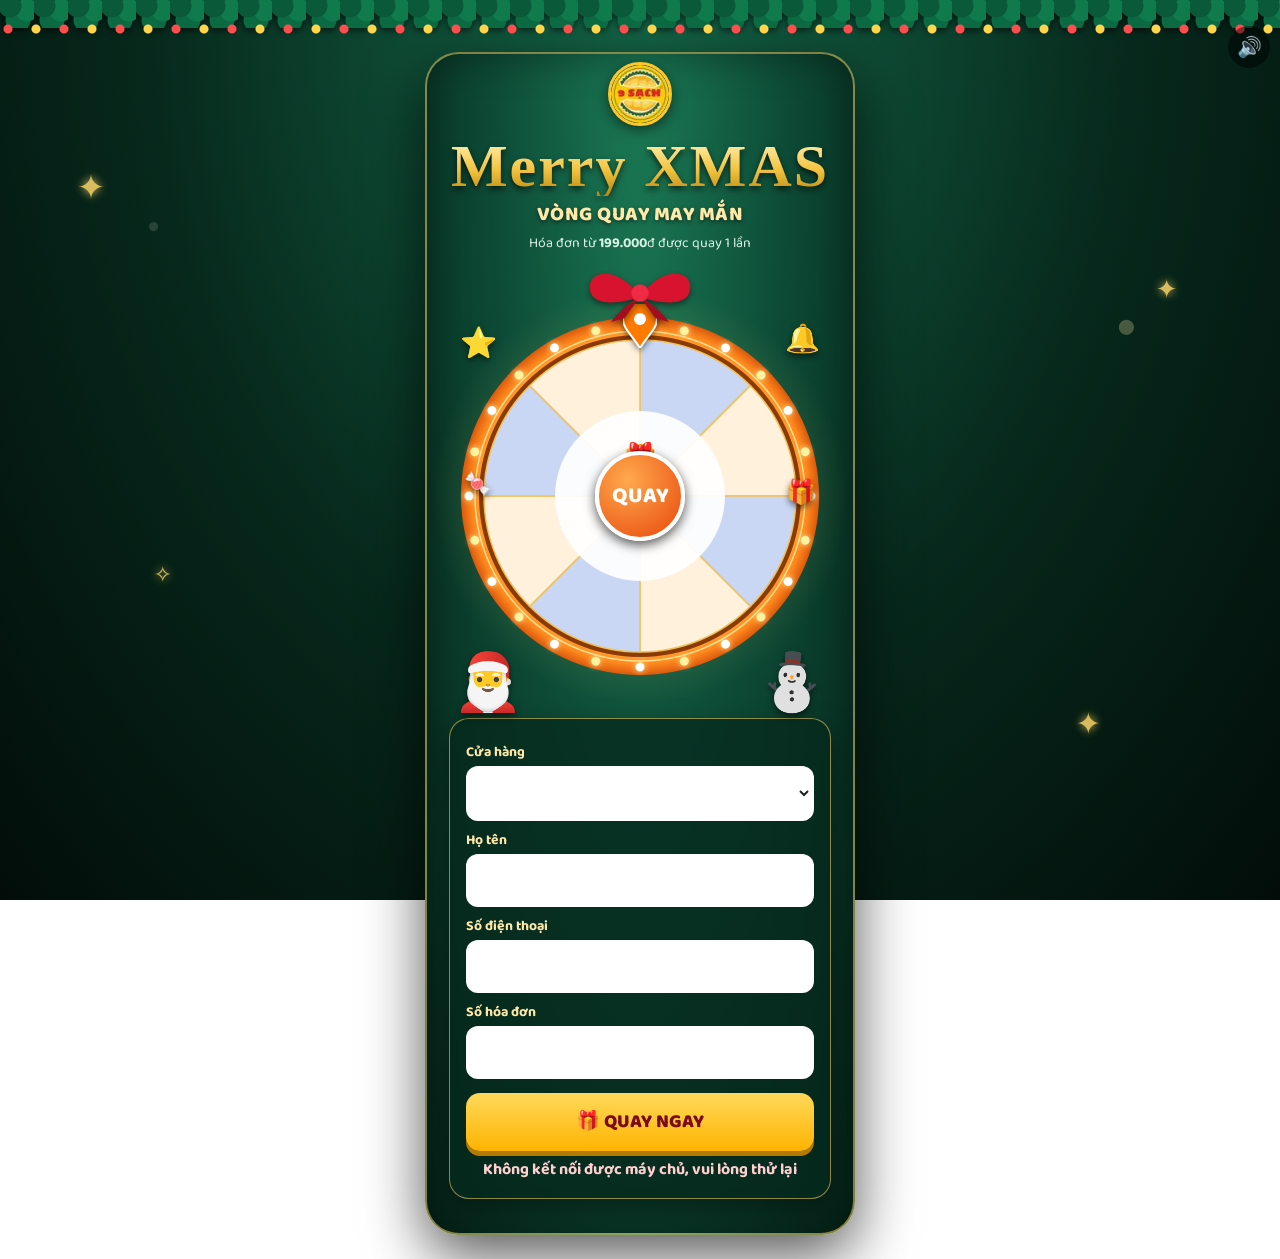
==== commit 5d6b51c3: "Sửa lỗi khớp tên cửa hàng (dấu tiếng Việt/khoảng trắng), màn hình 'quà đang cập nhật' đẹp, giao diện" ====
--- a/index.html
+++ b/index.html
@@ -1,4 +1,4 @@
-<!DOCTYPE html><html lang='vi'><head><meta charset='utf-8'><meta name='viewport' content='width=device-width,initial-scale=1,viewport-fit=cover'><meta name='theme-color' content='#0d4a36'><title>Vòng Quay Giáng Sinh – 9 Sạch</title><link rel='preconnect' href='https://fonts.googleapis.com'><link rel='preconnect' href='https://fonts.gstatic.com' crossorigin><link rel='preload' as='style' href='https://fonts.googleapis.com/css2?family=Baloo+2:wght@500;700;800&family=Mountains+of+Christmas:wght@700&display=swap' onload="this.onload=null;this.rel='stylesheet'"><noscript><link rel='stylesheet' href='https://fonts.googleapis.com/css2?family=Baloo+2:wght@500;700;800&family=Mountains+of+Christmas:wght@700&display=swap'></noscript><link rel='stylesheet' href='style.css'></head><body><div class='lights'></div><button id='mute' class='mute' aria-label='Bật tắt âm thanh'>🔊</button><main class='wrap'><img id='logo' class='logo' alt='9 Sạch'><div class='xmas'>Merry XMAS</div><div id='tt' class='sub'>VÒNG QUAY MAY MẮN</div><p class='sub2'>Hóa đơn từ <b id='mn'>199.000</b>đ được quay 1 lần</p><div class='wheelbox'><svg class='bow' viewBox='0 0 120 60'><path d='M60 34C40 4 8 4 8 24s30 18 52 10z' fill='#d8132f'/><path d='M60 34C80 4 112 4 112 24s-30 18-52 10z' fill='#d8132f'/><path d='M60 34c-12 6-26 20-30 26l14-4zM60 34c12 6 26 20 30 26l-14-4z' fill='#a30d22'/><circle cx='60' cy='30' r='9' fill='#ef2a45'/></svg><canvas id='rim' width='720' height='720'></canvas><canvas id='wh' width='640' height='640'></canvas><svg class='pin' viewBox='0 0 34 44'><path d='M17 44C8 30 0 24 0 15a17 17 0 0134 0c0 9-8 15-17 29z' fill='#ff7a00' stroke='#fff' stroke-width='2'/><circle cx='17' cy='15' r='6' fill='#fff'/></svg><button id='ctr' type='button'>QUAY</button><span class='orn o1'>🎅</span><span class='orn o2'>⛄</span><span class='orn o3'>⭐</span><span class='orn o4'>🔔</span><span class='orn o5'>🍬</span><span class='orn o6'>🎁</span></div><div class='card'><label for='st'>Cửa hàng</label><select id='st'></select><label for='nm'>Họ tên</label><input id='nm' autocomplete='name' enterkeyhint='next'><label for='ph'>Số điện thoại</label><input id='ph' type='tel' inputmode='numeric' maxlength='11' autocomplete='tel' enterkeyhint='next'><label for='hd'>Số hóa đơn</label><input id='hd' enterkeyhint='go' autocomplete='off'><button id='sp' class='btn' type='button'>🎁 QUAY NGAY</button><p id='er' class='err'></p></div></main><div id='rs' class='modal' hidden><div class='box'><div class='big'>🎉</div><h2>Chúc mừng <span id='rn'></span>!</h2><img id='ri' hidden alt=''><p>Bạn đã trúng</p><h1 id='rp'></h1><p>Vui lòng đưa màn hình này cho nhân viên để nhận quà. Merry Christmas! 🎅</p><button id='cl' class='btn' type='button'>Đóng</button></div></div><script src='app.js'></script><script>
+<!DOCTYPE html><html lang='vi'><head><meta charset='utf-8'><meta name='viewport' content='width=device-width,initial-scale=1,viewport-fit=cover'><meta name='theme-color' content='#0d4a36'><title>Vòng Quay Giáng Sinh – 9 Sạch</title><link rel='preconnect' href='https://fonts.googleapis.com'><link rel='preconnect' href='https://fonts.gstatic.com' crossorigin><link rel='preload' as='style' href='https://fonts.googleapis.com/css2?family=Baloo+2:wght@500;700;800&family=Mountains+of+Christmas:wght@700&display=swap' onload="this.onload=null;this.rel='stylesheet'"><noscript><link rel='stylesheet' href='https://fonts.googleapis.com/css2?family=Baloo+2:wght@500;700;800&family=Mountains+of+Christmas:wght@700&display=swap'></noscript><link rel='stylesheet' href='style.css'></head><body><div class='garland'></div><div class='lights'></div><i class='st s1'>✦</i><i class='st s2'>✦</i><i class='st s3'>✧</i><i class='st s4'>✦</i><button id='mute' class='mute' aria-label='Bật tắt âm thanh'>🔊</button><main class='wrap'><img id='logo' class='logo' alt='9 Sạch'><div class='xmas'>Merry XMAS</div><div id='tt' class='sub'>VÒNG QUAY MAY MẮN</div><p class='sub2'>Hóa đơn từ <b id='mn'>199.000</b>đ được quay 1 lần</p><div class='wheelbox'><svg class='bow' viewBox='0 0 120 60'><path d='M60 34C40 4 8 4 8 24s30 18 52 10z' fill='#d8132f'/><path d='M60 34C80 4 112 4 112 24s-30 18-52 10z' fill='#d8132f'/><path d='M60 34c-12 6-26 20-30 26l14-4zM60 34c12 6 26 20 30 26l-14-4z' fill='#a30d22'/><circle cx='60' cy='30' r='9' fill='#ef2a45'/></svg><canvas id='rim' width='720' height='720'></canvas><canvas id='wh' width='640' height='640'></canvas><svg class='pin' viewBox='0 0 34 44'><path d='M17 44C8 30 0 24 0 15a17 17 0 0134 0c0 9-8 15-17 29z' fill='#ff7a00' stroke='#fff' stroke-width='2'/><circle cx='17' cy='15' r='6' fill='#fff'/></svg><button id='ctr' type='button'>QUAY</button><span class='orn o1'>🎅</span><span class='orn o2'>⛄</span><span class='orn o3'>⭐</span><span class='orn o4'>🔔</span><span class='orn o5'>🍬</span><span class='orn o6'>🎁</span></div><div class='card'><label for='st'>Cửa hàng</label><select id='st'></select><label for='nm'>Họ tên</label><input id='nm' autocomplete='name' enterkeyhint='next'><label for='ph'>Số điện thoại</label><input id='ph' type='tel' inputmode='numeric' maxlength='11' autocomplete='tel' enterkeyhint='next'><label for='hd'>Số hóa đơn</label><input id='hd' enterkeyhint='go' autocomplete='off'><button id='sp' class='btn' type='button'>🎁 QUAY NGAY</button><p id='er' class='err'></p></div></main><div id='rs' class='modal' hidden><div class='box'><div class='big'>🎉</div><h2>Chúc mừng <span id='rn'></span>!</h2><img id='ri' hidden alt=''><p>Bạn đã trúng</p><h1 id='rp'></h1><p>Vui lòng đưa màn hình này cho nhân viên để nhận quà. Merry Christmas! 🎅</p><button id='cl' class='btn' type='button'>Đóng</button></div></div><script src='app.js'></script><script>
 var $=function(i){return document.getElementById(i)},D=null,P=[],SL=[],IM={},ST='',ang=0,vel=0,mode='',busy=0,lastIx=-1,lastTk=0,bg=null,sa=null,mute=ls('mute')=='1',COL=['#c9d7f5','#fff1dc'];
 function ls(k,v){try{if(v===undefined)return localStorage.getItem(k);localStorage.setItem(k,v)}catch(e){}}
 function aud(){if(bg)return;bg=new Audio('nhac-nen.mp3');sa=new Audio('tieng-quay.mp3');bg.loop=sa.loop=true;bg.volume=.35;sa.volume=.9;bg.preload=sa.preload='auto';bg.muted=sa.muted=mute}
@@ -14,10 +14,12 @@
 function rim(){var x=$('rim').getContext('2d'),g=x.createRadialGradient(360,360,300,360,360,360);g.addColorStop(0,'#ffb347');g.addColorStop(.6,'#ff8a1f');g.addColorStop(1,'#d9550a');x.beginPath();x.arc(360,360,358,0,7);x.fillStyle=g;x.fill();x.beginPath();x.arc(360,360,322,0,7);x.fillStyle='#8a3a06';x.fill();x.beginPath();x.arc(360,360,330,0,7);x.strokeStyle='#ffe08a';x.lineWidth=3;x.stroke();for(var i=0;i<24;i++){var t=i*Math.PI/12;x.beginPath();x.arc(360+342*Math.cos(t),360+342*Math.sin(t),9,0,7);x.fillStyle=i%2?'#fff3a0':'#ffffff';x.shadowColor='#fff3a0';x.shadowBlur=14;x.fill()}}
 function two(s){s=String(s);if(s.length<=11)return[s];var m=s.length>>1,b=-1,i;for(i=0;i<s.length;i++)if(s[i]==' '&&(b<0||Math.abs(i-m)<Math.abs(b-m)))b=i;return b<0?[s.slice(0,11),s.slice(11,22)]:[s.slice(0,b),s.slice(b+1)]}
 function mk(){var n=P.length,k,i;SL=[];if(!n)return;k=Math.ceil(8/n);while((n*k)%2)k++;for(i=0;i<n*k;i++)SL.push(P[i%n])}
-function draw(){var x=$('wh').getContext('2d'),m=SL.length,a=2*Math.PI/(m||1);x.clearRect(0,0,640,640);if(!m){x.beginPath();x.arc(320,320,312,0,7);x.fillStyle='#ddd';x.fill();x.fillStyle='#8e0b22';x.font='bold 40px sans-serif';x.textAlign='center';x.fillText('Hết quà',320,332);return}
+function draw(){var x=$('wh').getContext('2d'),m=SL.length,a=2*Math.PI/(m||1);x.clearRect(0,0,640,640);if(!m){for(var e=0;e<8;e++){x.beginPath();x.moveTo(320,320);x.arc(320,320,312,-Math.PI/2+e*Math.PI/4,-Math.PI/2+(e+1)*Math.PI/4);x.closePath();x.fillStyle=COL[e%2];x.fill();x.strokeStyle='#f0c15a';x.lineWidth=3;x.stroke()}x.beginPath();x.arc(320,320,170,0,7);x.fillStyle='#ffffffee';x.fill();x.fillStyle='#8e0b22';x.font='bold 30px Baloo 2,sans-serif';x.textAlign='center';x.fillText('Quà đang được',320,300);x.fillText('cập nhật',320,340);x.font='54px sans-serif';x.fillText('🎁',320,260);return}
 for(var i=0;i<m;i++){var p=SL[i];x.beginPath();x.moveTo(320,320);x.arc(320,320,312,-Math.PI/2+i*a,-Math.PI/2+(i+1)*a);x.closePath();x.fillStyle=COL[i%2];x.fill();x.strokeStyle='#f0c15a';x.lineWidth=3;x.stroke();x.save();x.translate(320,320);x.rotate(-Math.PI/2+(i+.5)*a);var im=IM[p.ten];if(im&&im.complete&&im.naturalWidth){var s=Math.min(92,2*Math.PI*135/m*.8),r=Math.min(s/im.naturalWidth,s/im.naturalHeight);x.save();x.translate(135,0);x.rotate(Math.PI/2);x.beginPath();x.arc(0,0,s/2+5,0,7);x.fillStyle='#ffffffcc';x.shadowColor='#0003';x.shadowBlur=8;x.fill();x.shadowBlur=0;x.drawImage(im,-im.naturalWidth*r/2,-im.naturalHeight*r/2,im.naturalWidth*r,im.naturalHeight*r);x.restore()}
 x.fillStyle=i%2?'#8e0b22':'#14307a';x.font='bold 22px Baloo 2,sans-serif';x.textAlign='right';var L=two(p.ten);L.forEach(function(l,j){x.fillText(l.slice(0,12),300,(j-(L.length-1)/2)*24+7)});x.restore()}}
-function build(){if(busy)return;P=(D&&D.prizes[ST])||[];mk();draw()}
+function nk(s){return String(s||'').normalize('NFC').replace(/\s+/g,' ').trim().toLowerCase()}
+function pk(){var p=D&&D.prizes;if(!p)return[];if(p[ST])return p[ST];var k=nk(ST);for(var s in p)if(nk(s)==k)return p[s];return[]}
+function build(){if(busy)return;P=pk();mk();draw()}
 function apply(d){D=d;var c=d.cfg||{};if(c.TieuDe)$('tt').textContent=c.TieuDe;if(c.Logo)$('logo').src=c.Logo;if(c.Nen)document.body.style.background='linear-gradient(#0006,#0006),url('+c.Nen+') center/cover fixed';$('mn').textContent=money(c.MinTien);var k=d.stores.join('|');if($('st').dataset.k!=k){$('st').innerHTML=d.stores.map(function(x){return'<option>'+esc(x)+'</option>'}).join('');$('st').dataset.k=k}if(d.stores.indexOf(ST)<0)ST=d.stores.indexOf(ls('st'))>=0?ls('st'):(d.stores[0]||'');$('st').value=ST;var im=d.imgs||{};for(var n in im)if(!IM[n]||IM[n]._d!=im[n]){var m=new Image();m._d=im[n];m.onload=draw;m.src=im[n];IM[n]=m}build()}
 function load(){return api('pub').then(function(d){ls('pub',JSON.stringify(d));apply(d)})}
 $('st').onchange=function(){ST=this.value;ls('st',ST);build()};
@@ -28,7 +30,7 @@
 $('ph').onkeydown=function(e){if(e.key=='Enter'){e.preventDefault();$('hd').focus()}};
 $('hd').onkeydown=function(e){if(e.key=='Enter'){e.preventDefault();this.blur();go()}};
 $('ctr').onclick=$('sp').onclick=go;
-function chk(){var ph=$('ph').value.replace(/[^0-9]/g,'');return !$('nm').value.trim()?'Vui lòng nhập họ tên':!/^0[0-9]{9}$/.test(ph)?'Số điện thoại không hợp lệ (10 số, bắt đầu bằng 0)':!$('hd').value.trim()?'Vui lòng nhập số hóa đơn':!P.length?'Cửa hàng này đã hết quà':''}
+function chk(){var ph=$('ph').value.replace(/[^0-9]/g,'');return !$('nm').value.trim()?'Vui lòng nhập họ tên':!/^0[0-9]{9}$/.test(ph)?'Số điện thoại không hợp lệ (10 số, bắt đầu bằng 0)':!$('hd').value.trim()?'Vui lòng nhập số hóa đơn':!P.length?'Cửa hàng này tạm hết quà, vui lòng hỏi nhân viên':''}
 function paint(){$('wh').style.transform='rotate('+ang+'deg) translateZ(0)';if(SL.length){var ix=Math.floor((((ang%360)+360)%360)/(360/SL.length));if(ix!=lastIx){lastIx=ix;if(mode)tick()}}}
 function spin0(){var t0=performance.now(),last=t0;mode='w';(function f(now){if(mode!='w')return;var dt=(now-last)/1000;last=now;vel=Math.min(1,(now-t0)/350)*840;ang=(ang+vel*dt)%360;paint();requestAnimationFrame(f)})(t0)}
 function land(ix,r){var sg=360/SL.length,tg=((-(ix+.5)*sg+(Math.random()-.5)*sg*.7)%360+360)%360,T=3200,d0=vel*T/3000,d=((tg-ang%360)%360+360)%360;while(d<d0*.9)d+=360;var a0=ang,t0=performance.now();mode='l';(function f(now){var p=Math.min(1,(now-t0)/T);ang=a0+d*(1-Math.pow(1-p,3));paint();if(p<1)requestAnimationFrame(f);else fin(r)})(t0)}
--- a/style.css
+++ b/style.css
@@ -43,3 +43,11 @@
 .it{border:1px solid #e6dcdc;border-radius:14px;padding:10px;text-align:center;display:flex;flex-direction:column;gap:6px;align-items:center}
 .th{width:96px;height:96px;border-radius:12px;background:#f4f4f4;display:flex;align-items:center;justify-content:center;color:#999;font-size:12px}.th img{max-width:100%;max-height:100%;object-fit:contain}
 @media (prefers-reduced-motion:reduce){.sn{display:none}}
+
+.garland{height:34px;position:relative;z-index:3;background:radial-gradient(circle at 10px 6px,#0a5a3a 0 11px,transparent 12px) 0 0/34px 22px repeat-x,radial-gradient(circle at 27px 10px,#0f7a4c 0 11px,transparent 12px) 0 0/34px 22px repeat-x,radial-gradient(circle at 18px 20px,#0c6a43 0 12px,transparent 13px) 0 0/34px 28px repeat-x;filter:drop-shadow(0 3px 3px #0008)}
+.garland+.lights{margin-top:-14px}
+.st{position:fixed;z-index:1;color:#ffd86a;font-style:normal;pointer-events:none;text-shadow:0 0 10px #ffd86a;opacity:.85;animation:tw 2.4s infinite alternate}
+.s1{left:6%;top:18%;font-size:34px}.s2{right:8%;top:30%;font-size:26px;animation-delay:-.8s}.s3{left:12%;top:62%;font-size:22px;animation-delay:-1.4s}.s4{right:14%;top:78%;font-size:30px;animation-delay:-.4s}
+@media (min-width:600px){body{background:radial-gradient(circle at 12% 18%,#ffffff22 0 4px,transparent 5px),radial-gradient(circle at 88% 26%,#ffe9a844 0 7px,transparent 8px),radial-gradient(ellipse at 50% 0,#14684a 0,#07281c 55%,#020d09 100%) fixed}
+.wrap{margin:14px auto 24px;padding:8px 22px 34px;border-radius:34px;border:2px solid rgba(255,215,100,.5);background:radial-gradient(ellipse at 50% 0,#1b7a55 0,#0d4a36 50%,#06251a 100%);box-shadow:0 20px 60px #000a,inset 0 0 40px #0006}
+.wrap.adm{max-width:900px}}
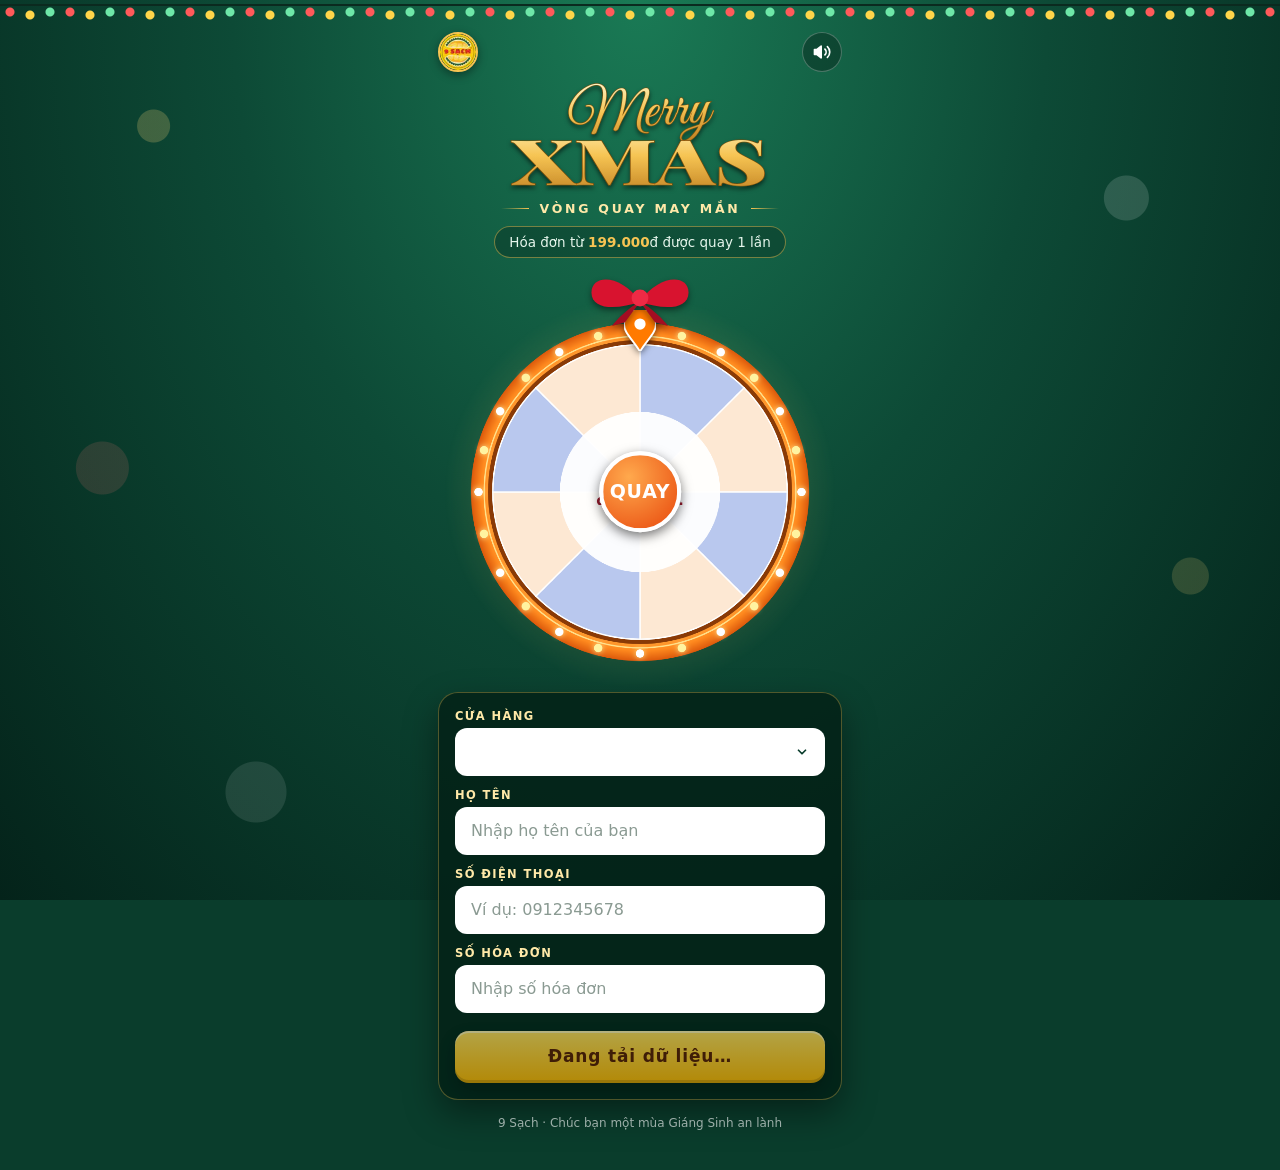
==== commit 86bca7d7: "v6: giao diện Merry XMAS theo mẫu, tải nhanh hơn, tránh báo hết quà khi chưa tải xong dữ liệu" ====
--- a/index.html
+++ b/index.html
@@ -1,42 +1,72 @@
-<!DOCTYPE html><html lang='vi'><head><meta charset='utf-8'><meta name='viewport' content='width=device-width,initial-scale=1,viewport-fit=cover'><meta name='theme-color' content='#0d4a36'><title>Vòng Quay Giáng Sinh – 9 Sạch</title><link rel='preconnect' href='https://fonts.googleapis.com'><link rel='preconnect' href='https://fonts.gstatic.com' crossorigin><link rel='preload' as='style' href='https://fonts.googleapis.com/css2?family=Baloo+2:wght@500;700;800&family=Mountains+of+Christmas:wght@700&display=swap' onload="this.onload=null;this.rel='stylesheet'"><noscript><link rel='stylesheet' href='https://fonts.googleapis.com/css2?family=Baloo+2:wght@500;700;800&family=Mountains+of+Christmas:wght@700&display=swap'></noscript><link rel='stylesheet' href='style.css'></head><body><div class='garland'></div><div class='lights'></div><i class='st s1'>✦</i><i class='st s2'>✦</i><i class='st s3'>✧</i><i class='st s4'>✦</i><button id='mute' class='mute' aria-label='Bật tắt âm thanh'>🔊</button><main class='wrap'><img id='logo' class='logo' alt='9 Sạch'><div class='xmas'>Merry XMAS</div><div id='tt' class='sub'>VÒNG QUAY MAY MẮN</div><p class='sub2'>Hóa đơn từ <b id='mn'>199.000</b>đ được quay 1 lần</p><div class='wheelbox'><svg class='bow' viewBox='0 0 120 60'><path d='M60 34C40 4 8 4 8 24s30 18 52 10z' fill='#d8132f'/><path d='M60 34C80 4 112 4 112 24s-30 18-52 10z' fill='#d8132f'/><path d='M60 34c-12 6-26 20-30 26l14-4zM60 34c12 6 26 20 30 26l-14-4z' fill='#a30d22'/><circle cx='60' cy='30' r='9' fill='#ef2a45'/></svg><canvas id='rim' width='720' height='720'></canvas><canvas id='wh' width='640' height='640'></canvas><svg class='pin' viewBox='0 0 34 44'><path d='M17 44C8 30 0 24 0 15a17 17 0 0134 0c0 9-8 15-17 29z' fill='#ff7a00' stroke='#fff' stroke-width='2'/><circle cx='17' cy='15' r='6' fill='#fff'/></svg><button id='ctr' type='button'>QUAY</button><span class='orn o1'>🎅</span><span class='orn o2'>⛄</span><span class='orn o3'>⭐</span><span class='orn o4'>🔔</span><span class='orn o5'>🍬</span><span class='orn o6'>🎁</span></div><div class='card'><label for='st'>Cửa hàng</label><select id='st'></select><label for='nm'>Họ tên</label><input id='nm' autocomplete='name' enterkeyhint='next'><label for='ph'>Số điện thoại</label><input id='ph' type='tel' inputmode='numeric' maxlength='11' autocomplete='tel' enterkeyhint='next'><label for='hd'>Số hóa đơn</label><input id='hd' enterkeyhint='go' autocomplete='off'><button id='sp' class='btn' type='button'>🎁 QUAY NGAY</button><p id='er' class='err'></p></div></main><div id='rs' class='modal' hidden><div class='box'><div class='big'>🎉</div><h2>Chúc mừng <span id='rn'></span>!</h2><img id='ri' hidden alt=''><p>Bạn đã trúng</p><h1 id='rp'></h1><p>Vui lòng đưa màn hình này cho nhân viên để nhận quà. Merry Christmas! 🎅</p><button id='cl' class='btn' type='button'>Đóng</button></div></div><script src='app.js'></script><script>
-var $=function(i){return document.getElementById(i)},D=null,P=[],SL=[],IM={},ST='',ang=0,vel=0,mode='',busy=0,lastIx=-1,lastTk=0,bg=null,sa=null,mute=ls('mute')=='1',COL=['#c9d7f5','#fff1dc'];
+<!DOCTYPE html><html lang="vi"><head><meta charset="utf-8"><meta name="viewport" content="width=device-width,initial-scale=1,viewport-fit=cover"><meta name="theme-color" content="#0a3d2c"><title>Merry XMAS – Vòng quay may mắn | 9 Sạch</title>
+<link rel="preconnect" href="https://script.google.com"><link rel="preconnect" href="https://script.googleusercontent.com"><link rel="preconnect" href="https://fonts.googleapis.com"><link rel="preconnect" href="https://fonts.gstatic.com" crossorigin>
+<link rel="stylesheet" href="game.css">
+<link rel="stylesheet" href="https://fonts.googleapis.com/css2?family=Great+Vibes&family=Playfair+Display:wght@900&text=MerryXAS&display=swap" media="print" onload="this.media='all'">
+<script src="app.js"></script><script>window.PUBP=api('pub');window.PUBP.catch(function(){})</script></head>
+<body><div class="lights"></div>
+<main class="wrap">
+<div class="top"><img id="logo" class="logo" alt="9 Sạch" width="40" height="40"><button id="mute" class="mute" type="button" aria-label="Bật hoặc tắt âm thanh" aria-pressed="false"><svg viewBox="0 0 24 24" width="20" height="20" fill="none" stroke="currentColor" stroke-width="2" stroke-linecap="round" stroke-linejoin="round"><path d="M11 5 6 9H3v6h3l5 4z" fill="currentColor"/><g class="w"><path d="M15.5 8.5a5 5 0 0 1 0 7"/><path d="M18.5 5.5a9 9 0 0 1 0 13"/></g><g class="x"><path d="m16 9 5 6M21 9l-5 6"/></g></svg></button></div>
+<h1 class="vh">Merry XMAS – Vòng quay may mắn 9 Sạch</h1>
+<svg class="ttl" viewBox="0 0 360 132" aria-hidden="true"><defs><linearGradient id="gg" x1="0" y1="0" x2="0" y2="1"><stop offset="0" stop-color="#fff6c8"/><stop offset=".45" stop-color="#f6c453"/><stop offset="1" stop-color="#b9771a"/></linearGradient><filter id="sh" x="-10%" y="-20%" width="120%" height="150%"><feDropShadow dx="0" dy="3" stdDeviation="2.5" flood-color="#000" flood-opacity=".55"/></filter></defs><g filter="url(#sh)" fill="url(#gg)" stroke="#7a4a08" stroke-width="1.1" paint-order="stroke"><text x="180" y="58" text-anchor="middle" transform="rotate(-4 180 58)" font-family="'Great Vibes','Snell Roundhand','Brush Script MT','Segoe Script',cursive" font-size="60">Merry</text><text x="45" y="120" textLength="270" lengthAdjust="spacingAndGlyphs" font-family="'Playfair Display','Didot','Bodoni 72',Georgia,'Times New Roman',serif" font-weight="900" font-size="66">XMAS</text></g></svg>
+<div id="tt" class="sub">Vòng quay may mắn</div>
+<p class="chip">Hóa đơn từ <b id="mn">199.000</b>đ được quay 1 lần</p>
+<div class="wheelbox"><svg class="bow" viewBox="0 0 120 60" aria-hidden="true"><path d="M60 34C40 4 8 4 8 24s30 18 52 10z" fill="#d8132f"/><path d="M60 34C80 4 112 4 112 24s-30 18-52 10z" fill="#d8132f"/><path d="M60 34c-12 6-26 20-30 26l14-4zM60 34c12 6 26 20 30 26l-14-4z" fill="#a30d22"/><circle cx="60" cy="30" r="9" fill="#ef2a45"/></svg><canvas id="rim" width="720" height="720"></canvas><canvas id="wh" width="640" height="640"></canvas><svg class="pin" viewBox="0 0 34 44" aria-hidden="true"><path d="M17 44C8 30 0 24 0 15a17 17 0 0134 0c0 9-8 15-17 29z" fill="#ff7a00" stroke="#fff" stroke-width="2"/><circle cx="17" cy="15" r="6" fill="#fff"/></svg><button id="ctr" type="button" aria-label="Quay">QUAY</button></div>
+<section class="panel">
+<label class="fl" for="st">Cửa hàng</label><select id="st" class="in"></select>
+<label class="fl" for="nm">Họ tên</label><input id="nm" class="in" autocomplete="name" enterkeyhint="next" placeholder="Nhập họ tên của bạn">
+<label class="fl" for="ph">Số điện thoại</label><input id="ph" class="in" type="tel" inputmode="numeric" maxlength="11" autocomplete="tel" enterkeyhint="next" placeholder="Ví dụ: 0912345678">
+<label class="fl" for="hd">Số hóa đơn</label><input id="hd" class="in" enterkeyhint="go" autocomplete="off" placeholder="Nhập số hóa đơn">
+<button id="sp" class="cta" type="button" disabled>Đang tải dữ liệu…</button>
+<p id="er" class="err" role="alert"></p>
+</section>
+<p class="foot">9 Sạch · Chúc bạn một mùa Giáng Sinh an lành</p>
+</main>
+<div id="rs" class="modal" hidden role="dialog" aria-modal="true"><div class="box"><div class="ribbon">Chúc mừng</div><h2 id="rn"></h2><p class="lead">Bạn đã trúng</p><img id="ri" hidden alt=""><h3 id="rp"></h3><p class="note">Vui lòng đưa màn hình này cho nhân viên để nhận quà.</p><button id="cl" class="cta" type="button">Đóng</button></div></div>
+<script>
+var $=function(i){return document.getElementById(i)},D=null,P=[],SL=[],IM={},ST='',ang=0,vel=0,mode='',busy=0,ready=false,first=true,lastIx=-1,lastTk=0,bg=null,sa=null,mute=ls('mute')=='1',COL=['#b9c8ee','#fde8d3'],TX=['#1c2f6b','#9a1b2e'],FONT='system-ui,-apple-system,"Segoe UI",Roboto,Arial,sans-serif';
 function ls(k,v){try{if(v===undefined)return localStorage.getItem(k);localStorage.setItem(k,v)}catch(e){}}
-function aud(){if(bg)return;bg=new Audio('nhac-nen.mp3');sa=new Audio('tieng-quay.mp3');bg.loop=sa.loop=true;bg.volume=.35;sa.volume=.9;bg.preload=sa.preload='auto';bg.muted=sa.muted=mute}
+function aud(){if(bg)return;bg=new Audio('nhac-nen.mp3');sa=new Audio('tieng-quay.mp3');bg.loop=sa.loop=true;bg.volume=.35;sa.volume=.9;bg.preload='metadata';sa.preload='auto';bg.muted=sa.muted=mute}
 function ac(){var A=window.AC=window.AC||new(window.AudioContext||window.webkitAudioContext)();if(A.state=='suspended')A.resume();return A}
 function beep(f,d,v,ty){if(mute)return;try{var A=ac(),o=A.createOscillator(),g=A.createGain();o.type=ty||'sine';o.frequency.value=f;g.gain.value=v||.12;g.gain.exponentialRampToValueAtTime(.001,A.currentTime+d);o.connect(g);g.connect(A.destination);o.start();o.stop(A.currentTime+d)}catch(e){}}
 function tick(){var n=performance.now();if(n-lastTk<55)return;lastTk=n;beep(1500,.03,.035,'square')}
 function play(a){if(a&&!mute)a.play().catch(function(){})}
-function snow(){var f=document.createDocumentFragment(),n=innerWidth<500?14:22;for(var i=0;i<n;i++){var s=document.createElement('i');s.className='sn';s.textContent='❄';s.style.cssText='left:'+Math.random()*100+'vw;animation-duration:'+(7+Math.random()*8)+'s;animation-delay:-'+Math.random()*10+'s;font-size:'+(10+Math.random()*14)+'px';f.appendChild(s)}document.body.appendChild(f)}
-snow();$('mute').textContent=mute?'🔇':'🔊';$('logo').src=CFG.LOGO;
-document.addEventListener('pointerdown',function f(){document.removeEventListener('pointerdown',f);aud();play(bg)});
+function snow(){var f=document.createDocumentFragment(),n=innerWidth<500?12:20;for(var i=0;i<n;i++){var s=document.createElement('i'),z=3+Math.random()*5;s.className='sn';s.style.cssText='left:'+Math.random()*100+'vw;width:'+z+'px;height:'+z+'px;animation-duration:'+(8+Math.random()*9)+'s;animation-delay:-'+Math.random()*12+'s';f.appendChild(s)}document.body.appendChild(f)}
+function mu(){$('mute').className='mute'+(mute?' off':'');$('mute').setAttribute('aria-pressed',mute?'true':'false')}
+function ui(){if(busy)return;var b=$('sp');b.disabled=!ready;b.textContent=ready?'QUAY NGAY':'Đang tải dữ liệu…'}
+function clean(s){return String(s||'').replace(/[\u{1F000}-\u{1FFFF}\u{2600}-\u{27BF}\u{FE0F}\u{200D}]/gu,'').replace(/\s+/g,' ').trim()}
+function arm(){document.addEventListener('pointerdown',function f(){if(!ready)return;document.removeEventListener('pointerdown',f);aud();play(bg)})}
 document.addEventListener('visibilitychange',function(){if(!bg)return;if(document.hidden){bg.pause();sa.pause()}else{play(bg);if(mode)play(sa)}});
-$('mute').onclick=function(){mute=!mute;ls('mute',mute?'1':'0');aud();bg.muted=sa.muted=mute;this.textContent=mute?'🔇':'🔊';if(!mute)play(bg)};
+$('mute').onclick=function(){mute=!mute;ls('mute',mute?'1':'0');aud();bg.muted=sa.muted=mute;mu();if(!mute)play(bg)};
 function rim(){var x=$('rim').getContext('2d'),g=x.createRadialGradient(360,360,300,360,360,360);g.addColorStop(0,'#ffb347');g.addColorStop(.6,'#ff8a1f');g.addColorStop(1,'#d9550a');x.beginPath();x.arc(360,360,358,0,7);x.fillStyle=g;x.fill();x.beginPath();x.arc(360,360,322,0,7);x.fillStyle='#8a3a06';x.fill();x.beginPath();x.arc(360,360,330,0,7);x.strokeStyle='#ffe08a';x.lineWidth=3;x.stroke();for(var i=0;i<24;i++){var t=i*Math.PI/12;x.beginPath();x.arc(360+342*Math.cos(t),360+342*Math.sin(t),9,0,7);x.fillStyle=i%2?'#fff3a0':'#ffffff';x.shadowColor='#fff3a0';x.shadowBlur=14;x.fill()}}
 function two(s){s=String(s);if(s.length<=11)return[s];var m=s.length>>1,b=-1,i;for(i=0;i<s.length;i++)if(s[i]==' '&&(b<0||Math.abs(i-m)<Math.abs(b-m)))b=i;return b<0?[s.slice(0,11),s.slice(11,22)]:[s.slice(0,b),s.slice(b+1)]}
 function mk(){var n=P.length,k,i;SL=[];if(!n)return;k=Math.ceil(8/n);while((n*k)%2)k++;for(i=0;i<n*k;i++)SL.push(P[i%n])}
-function draw(){var x=$('wh').getContext('2d'),m=SL.length,a=2*Math.PI/(m||1);x.clearRect(0,0,640,640);if(!m){for(var e=0;e<8;e++){x.beginPath();x.moveTo(320,320);x.arc(320,320,312,-Math.PI/2+e*Math.PI/4,-Math.PI/2+(e+1)*Math.PI/4);x.closePath();x.fillStyle=COL[e%2];x.fill();x.strokeStyle='#f0c15a';x.lineWidth=3;x.stroke()}x.beginPath();x.arc(320,320,170,0,7);x.fillStyle='#ffffffee';x.fill();x.fillStyle='#8e0b22';x.font='bold 30px Baloo 2,sans-serif';x.textAlign='center';x.fillText('Quà đang được',320,300);x.fillText('cập nhật',320,340);x.font='54px sans-serif';x.fillText('🎁',320,260);return}
-for(var i=0;i<m;i++){var p=SL[i];x.beginPath();x.moveTo(320,320);x.arc(320,320,312,-Math.PI/2+i*a,-Math.PI/2+(i+1)*a);x.closePath();x.fillStyle=COL[i%2];x.fill();x.strokeStyle='#f0c15a';x.lineWidth=3;x.stroke();x.save();x.translate(320,320);x.rotate(-Math.PI/2+(i+.5)*a);var im=IM[p.ten];if(im&&im.complete&&im.naturalWidth){var s=Math.min(92,2*Math.PI*135/m*.8),r=Math.min(s/im.naturalWidth,s/im.naturalHeight);x.save();x.translate(135,0);x.rotate(Math.PI/2);x.beginPath();x.arc(0,0,s/2+5,0,7);x.fillStyle='#ffffffcc';x.shadowColor='#0003';x.shadowBlur=8;x.fill();x.shadowBlur=0;x.drawImage(im,-im.naturalWidth*r/2,-im.naturalHeight*r/2,im.naturalWidth*r,im.naturalHeight*r);x.restore()}
-x.fillStyle=i%2?'#8e0b22':'#14307a';x.font='bold 22px Baloo 2,sans-serif';x.textAlign='right';var L=two(p.ten);L.forEach(function(l,j){x.fillText(l.slice(0,12),300,(j-(L.length-1)/2)*24+7)});x.restore()}}
+function draw(){var x=$('wh').getContext('2d'),m=SL.length,a=2*Math.PI/(m||1);x.clearRect(0,0,640,640);
+if(!m){for(var e=0;e<8;e++){x.beginPath();x.moveTo(320,320);x.arc(320,320,312,-Math.PI/2+e*Math.PI/4,-Math.PI/2+(e+1)*Math.PI/4);x.closePath();x.fillStyle=COL[e%2];x.fill();x.strokeStyle='#fff';x.lineWidth=3;x.stroke()}x.beginPath();x.arc(320,320,170,0,7);x.fillStyle='rgba(255,255,255,.94)';x.fill();x.fillStyle='#9a1b2e';x.font='700 30px '+FONT;x.textAlign='center';var t=ready?['Quà đang được','cập nhật']:['Đang tải','quà tặng...'];x.fillText(t[0],320,308);x.fillText(t[1],320,348);return}
+for(var i=0;i<m;i++){var p=SL[i];x.beginPath();x.moveTo(320,320);x.arc(320,320,312,-Math.PI/2+i*a,-Math.PI/2+(i+1)*a);x.closePath();x.fillStyle=COL[i%2];x.fill();x.strokeStyle='#fff';x.lineWidth=3;x.stroke();x.save();x.translate(320,320);x.rotate(-Math.PI/2+(i+.5)*a);var im=IM[p.ten];if(im&&im.complete&&im.naturalWidth){var s=Math.min(92,2*Math.PI*135/m*.8),r=Math.min(s/im.naturalWidth,s/im.naturalHeight);x.save();x.translate(135,0);x.rotate(Math.PI/2);x.beginPath();x.arc(0,0,s/2+5,0,7);x.fillStyle='rgba(255,255,255,.85)';x.shadowColor='rgba(0,0,0,.2)';x.shadowBlur=8;x.fill();x.shadowBlur=0;x.drawImage(im,-im.naturalWidth*r/2,-im.naturalHeight*r/2,im.naturalWidth*r,im.naturalHeight*r);x.restore()}
+x.fillStyle=TX[i%2];x.font='700 22px '+FONT;x.textAlign='right';var L=two(p.ten);L.forEach(function(l,j){x.fillText(l.slice(0,12),300,(j-(L.length-1)/2)*24+7)});x.restore()}}
 function nk(s){return String(s||'').normalize('NFC').replace(/\s+/g,' ').trim().toLowerCase()}
 function pk(){var p=D&&D.prizes;if(!p)return[];if(p[ST])return p[ST];var k=nk(ST);for(var s in p)if(nk(s)==k)return p[s];return[]}
 function build(){if(busy)return;P=pk();mk();draw()}
-function apply(d){D=d;var c=d.cfg||{};if(c.TieuDe)$('tt').textContent=c.TieuDe;if(c.Logo)$('logo').src=c.Logo;if(c.Nen)document.body.style.background='linear-gradient(#0006,#0006),url('+c.Nen+') center/cover fixed';$('mn').textContent=money(c.MinTien);var k=d.stores.join('|');if($('st').dataset.k!=k){$('st').innerHTML=d.stores.map(function(x){return'<option>'+esc(x)+'</option>'}).join('');$('st').dataset.k=k}if(d.stores.indexOf(ST)<0)ST=d.stores.indexOf(ls('st'))>=0?ls('st'):(d.stores[0]||'');$('st').value=ST;var im=d.imgs||{};for(var n in im)if(!IM[n]||IM[n]._d!=im[n]){var m=new Image();m._d=im[n];m.onload=draw;m.src=im[n];IM[n]=m}build()}
-function load(){return api('pub').then(function(d){ls('pub',JSON.stringify(d));apply(d)})}
+function apply(d){D=d;ready=true;var c=d.cfg||{},t=clean(c.TieuDe);if(t)$('tt').textContent=t;if(c.Logo)$('logo').src=c.Logo;if(c.Nen){document.body.classList.add('hasbg');document.body.style.background='linear-gradient(#0008,#0008),url("'+c.Nen+'") center/cover fixed'}$('mn').textContent=money(c.MinTien);var k=d.stores.join('|');if($('st').dataset.k!=k){$('st').innerHTML=d.stores.map(function(x){return'<option>'+esc(x)+'</option>'}).join('');$('st').dataset.k=k}if(d.stores.indexOf(ST)<0)ST=d.stores.indexOf(ls('st'))>=0?ls('st'):(d.stores[0]||'');$('st').value=ST;var im=d.imgs||{};for(var n in im)if(!IM[n]||IM[n]._d!=im[n]){var m=new Image();m._d=im[n];m.onload=draw;m.src=im[n];IM[n]=m}build();ui()}
+function load(){var p=first&&window.PUBP?window.PUBP:api('pub');first=false;return p.then(function(d){ls('pub',JSON.stringify(d));apply(d);return d})}
+function boot(n){load().catch(function(e){if(D)return;if(n<4)setTimeout(function(){boot(n+1)},2500);else $('er').textContent=(e&&e.message)||'Không tải được dữ liệu, vui lòng tải lại trang'})}
 $('st').onchange=function(){ST=this.value;ls('st',ST);build()};
-rim();draw();try{var c0=ls('pub');if(c0)apply(JSON.parse(c0))}catch(e){}
-load().catch(function(e){if(!D)$('er').textContent=e.message});
+snow();mu();$('logo').src=CFG.LOGO;rim();draw();ui();
+try{var c0=ls('pub');if(c0)apply(JSON.parse(c0))}catch(e){}
+boot(0);arm();
 $('ph').oninput=function(){this.value=this.value.replace(/[^0-9]/g,'')};
 $('nm').onkeydown=function(e){if(e.key=='Enter'){e.preventDefault();$('ph').focus()}};
 $('ph').onkeydown=function(e){if(e.key=='Enter'){e.preventDefault();$('hd').focus()}};
 $('hd').onkeydown=function(e){if(e.key=='Enter'){e.preventDefault();this.blur();go()}};
 $('ctr').onclick=$('sp').onclick=go;
-function chk(){var ph=$('ph').value.replace(/[^0-9]/g,'');return !$('nm').value.trim()?'Vui lòng nhập họ tên':!/^0[0-9]{9}$/.test(ph)?'Số điện thoại không hợp lệ (10 số, bắt đầu bằng 0)':!$('hd').value.trim()?'Vui lòng nhập số hóa đơn':!P.length?'Cửa hàng này tạm hết quà, vui lòng hỏi nhân viên':''}
+function chk(){var ph=$('ph').value.replace(/[^0-9]/g,'');return !$('nm').value.trim()?'Vui lòng nhập họ tên':!/^0[0-9]{9}$/.test(ph)?'Số điện thoại không hợp lệ (10 số, bắt đầu bằng 0)':!$('hd').value.trim()?'Vui lòng nhập số hóa đơn':''}
 function paint(){$('wh').style.transform='rotate('+ang+'deg) translateZ(0)';if(SL.length){var ix=Math.floor((((ang%360)+360)%360)/(360/SL.length));if(ix!=lastIx){lastIx=ix;if(mode)tick()}}}
 function spin0(){var t0=performance.now(),last=t0;mode='w';(function f(now){if(mode!='w')return;var dt=(now-last)/1000;last=now;vel=Math.min(1,(now-t0)/350)*840;ang=(ang+vel*dt)%360;paint();requestAnimationFrame(f)})(t0)}
 function land(ix,r){var sg=360/SL.length,tg=((-(ix+.5)*sg+(Math.random()-.5)*sg*.7)%360+360)%360,T=3200,d0=vel*T/3000,d=((tg-ang%360)%360+360)%360;while(d<d0*.9)d+=360;var a0=ang,t0=performance.now();mode='l';(function f(now){var p=Math.min(1,(now-t0)/T);ang=a0+d*(1-Math.pow(1-p,3));paint();if(p<1)requestAnimationFrame(f);else fin(r)})(t0)}
 function fin(r){mode='';if(sa)sa.pause();if(bg)bg.volume=.35;document.body.classList.remove('spinning');[523,659,784,1047].forEach(function(f,k){setTimeout(function(){beep(f,.45)},k*170)});$('rn').textContent=$('nm').value;$('rp').textContent=r.ten;var im=IM[r.ten];$('ri').hidden=!im;if(im)$('ri').src=im._d;$('rs').hidden=false}
-function stop(msg){mode='';busy=0;if(sa)sa.pause();if(bg)bg.volume=.35;document.body.classList.remove('spinning');$('sp').disabled=false;$('sp').textContent='🎁 QUAY NGAY';$('er').textContent=msg}
-$('cl').onclick=function(){$('rs').hidden=true;busy=0;$('sp').disabled=false;$('sp').textContent='🎁 QUAY NGAY';$('hd').value='';$('er').textContent='';load().catch(function(){})};
-function go(){if(busy)return;var e=chk();$('er').textContent=e;if(e)return;busy=1;$('sp').disabled=true;$('sp').textContent='⏳ Đang quay...';document.body.classList.add('spinning');aud();if(!mute){sa.currentTime=0;play(sa);bg.volume=.12}spin0();
+function stop(msg){mode='';busy=0;if(sa)sa.pause();if(bg)bg.volume=.35;document.body.classList.remove('spinning');ui();$('er').textContent=msg;if(/hết quà/.test(msg))load().catch(function(){})}
+$('cl').onclick=function(){$('rs').hidden=true;busy=0;ui();$('hd').value='';$('er').textContent='';load().catch(function(){})};
+function start(){busy=1;$('sp').disabled=true;$('sp').textContent='Đang quay…';document.body.classList.add('spinning');aud();if(!mute){sa.currentTime=0;play(sa);bg.volume=.12;if(bg.paused)play(bg)}spin0();
 api('spin',{store:ST,ten:$('nm').value,sdt:$('ph').value,hd:$('hd').value}).then(function(r){var ix=[];function f(){ix=[];SL.forEach(function(p,i){if(p.id==r.id)ix.push(i)})}f();if(!ix.length){P.push({id:r.id,ten:r.ten});mk();draw();f()}land(ix[Math.floor(Math.random()*ix.length)],r)}).catch(function(e){stop(e.message)})}
+function go(){if(busy||!ready)return;var e=chk();$('er').textContent=e;if(e)return;if(P.length)return start();busy=1;$('sp').disabled=true;$('sp').textContent='Đang kiểm tra quà…';load().catch(function(){}).then(function(){busy=0;build();if(!P.length){ui();$('er').textContent='Cửa hàng này hiện chưa có quà, vui lòng hỏi nhân viên';return}start()})}
 </script></body></html>
--- a/game.css
+++ b/game.css
@@ -0,0 +1,59 @@
+:root{--gold:#f6c453;--gold-l:#ffe9a8}
+*{box-sizing:border-box;-webkit-tap-highlight-color:transparent}
+html{background:#04231a;-webkit-text-size-adjust:100%}
+body{margin:0;min-height:100vh;min-height:100dvh;font-family:system-ui,-apple-system,"Segoe UI",Roboto,"Helvetica Neue",Arial,sans-serif;color:#fff;overflow-x:hidden;position:relative;background:#0a3d2c}
+body::before{content:"";position:fixed;inset:0;z-index:0;pointer-events:none;background:radial-gradient(circle at 12% 14%,rgba(255,214,120,.22) 0 16px,transparent 17px),radial-gradient(circle at 88% 22%,rgba(255,255,255,.14) 0 22px,transparent 23px),radial-gradient(circle at 8% 52%,rgba(255,120,120,.14) 0 26px,transparent 27px),radial-gradient(circle at 93% 64%,rgba(255,214,120,.16) 0 18px,transparent 19px),radial-gradient(circle at 20% 88%,rgba(255,255,255,.1) 0 30px,transparent 31px),radial-gradient(ellipse at 50% 0,#1a7a55 0,#0d4a36 45%,#04231a 100%)}
+body.hasbg::before{display:none}
+.vh{position:absolute;width:1px;height:1px;overflow:hidden;clip:rect(0 0 0 0);white-space:nowrap}
+.lights{position:relative;z-index:3;height:22px;background:radial-gradient(circle at 10px 12px,#ff5a5a 0 4px,transparent 5px) 0 0/60px 22px repeat-x,radial-gradient(circle at 30px 15px,#ffd54a 0 4px,transparent 5px) 0 0/60px 22px repeat-x,radial-gradient(circle at 50px 12px,#6ee7a8 0 4px,transparent 5px) 0 0/60px 22px repeat-x;animation:tw 2s ease-in-out infinite alternate}
+.lights::before{content:"";position:absolute;left:0;right:0;top:4px;height:2px;background:#0b2a1f}
+@keyframes tw{to{opacity:.5}}
+.wrap{position:relative;z-index:2;max-width:440px;margin:0 auto;padding:0 18px calc(26px + env(safe-area-inset-bottom));text-align:center}
+.top{display:flex;align-items:center;justify-content:space-between;padding-top:10px}
+.logo{width:40px;height:40px;border-radius:50%;border:2px solid var(--gold);background:#fff;object-fit:cover;box-shadow:0 3px 10px rgba(0,0,0,.4)}
+.mute{width:40px;height:40px;border-radius:50%;border:1px solid rgba(255,255,255,.25);background:rgba(0,0,0,.28);color:#fff;display:flex;align-items:center;justify-content:center;padding:0;cursor:pointer}
+.mute .x{display:none}.mute.off .x{display:block}.mute.off .w{display:none}
+.ttl{display:block;width:min(88%,340px);height:auto;margin:0 auto;overflow:visible}
+.sub{display:flex;align-items:center;justify-content:center;gap:10px;margin:4px 0 10px;font-size:12.5px;font-weight:700;letter-spacing:.22em;text-transform:uppercase;color:var(--gold-l)}
+.sub::before,.sub::after{content:"";flex:0 0 28px;height:1px;background:linear-gradient(90deg,transparent,var(--gold))}
+.sub::after{transform:scaleX(-1)}
+.chip{display:inline-block;margin:0;padding:7px 14px;border:1px solid rgba(246,196,83,.45);border-radius:999px;background:rgba(0,0,0,.22);font-size:13.5px;color:#e6f6ec}
+.chip b{color:var(--gold)}
+.wheelbox{position:relative;width:min(82vw,340px);aspect-ratio:1;margin:64px auto 30px}
+.wheelbox::before{content:"";position:absolute;inset:-10%;border-radius:50%;background:radial-gradient(circle,rgba(255,216,106,.5) 0,rgba(255,216,106,0) 68%);opacity:.8;animation:gl 2.4s ease-in-out infinite alternate;pointer-events:none}
+@keyframes gl{to{opacity:.35}}
+.wheelbox canvas{position:absolute;left:0;top:0;width:100%;height:100%}
+#wh{width:88.9%;height:88.9%;left:5.55%;top:5.55%;will-change:transform;transform:translateZ(0)}
+.bow{position:absolute;left:50%;top:-52px;width:112px;transform:translateX(-50%);z-index:5;filter:drop-shadow(0 3px 3px rgba(0,0,0,.45))}
+.pin{position:absolute;left:50%;top:-12px;width:32px;transform:translateX(-50%);z-index:4;filter:drop-shadow(0 2px 3px rgba(0,0,0,.5))}
+#ctr{position:absolute;left:50%;top:50%;width:24%;aspect-ratio:1;transform:translate(-50%,-50%);border-radius:50%;border:4px solid #fff;background:radial-gradient(circle at 35% 30%,#ffa94d,#e8480c);color:#fff;font:800 clamp(14px,4.4vw,19px) system-ui,-apple-system,"Segoe UI",Roboto,Arial,sans-serif;letter-spacing:.04em;box-shadow:0 4px 12px rgba(0,0,0,.55);z-index:3;cursor:pointer;padding:0;animation:pulse 1.6s ease-in-out infinite}
+@keyframes pulse{50%{transform:translate(-50%,-50%) scale(1.07)}}
+.spinning #ctr,.spinning .lights,.spinning .wheelbox::before{animation-play-state:paused}
+.spinning .sn{display:none}
+.panel{margin-top:4px;padding:16px;border-radius:20px;text-align:left;background:rgba(3,32,22,.8);border:1px solid rgba(246,196,83,.32);box-shadow:0 14px 34px rgba(0,0,0,.4)}
+.fl{display:block;margin:12px 0 5px;font-size:11.5px;font-weight:700;letter-spacing:.12em;text-transform:uppercase;color:var(--gold-l)}
+.fl:first-child{margin-top:0}
+.in{display:block;width:100%;height:48px;padding:0 14px;border:2px solid transparent;border-radius:12px;background:#fff;color:#12301f;font:500 16px/1 system-ui,-apple-system,"Segoe UI",Roboto,Arial,sans-serif;outline:0;-webkit-appearance:none;appearance:none}
+.in::placeholder{color:#8a9a92}
+.in:focus{border-color:var(--gold);box-shadow:0 0 0 3px rgba(246,196,83,.25)}
+select.in{padding-right:40px;background:#fff url("data:image/svg+xml,%3Csvg xmlns='http://www.w3.org/2000/svg' viewBox='0 0 24 24' fill='none' stroke='%230a3d2c' stroke-width='3' stroke-linecap='round' stroke-linejoin='round'%3E%3Cpath d='M6 9l6 6 6-6'/%3E%3C/svg%3E") no-repeat right 14px center/14px}
+.cta{display:block;width:100%;height:52px;margin-top:18px;border:0;border-radius:14px;background:linear-gradient(#ffd95a,#ffb300);color:#5a1a00;font:800 17px/1 system-ui,-apple-system,"Segoe UI",Roboto,Arial,sans-serif;letter-spacing:.05em;box-shadow:0 8px 18px rgba(0,0,0,.35),inset 0 -3px 0 rgba(0,0,0,.15),inset 0 2px 0 rgba(255,255,255,.5);cursor:pointer;touch-action:manipulation}
+.cta:active{transform:translateY(2px)}
+.cta[disabled]{opacity:.7;cursor:default}
+.err{margin:10px 0 0;padding:0;text-align:center;font-size:14px;font-weight:600;color:#ffd0d0}
+.err:empty{display:none}
+.foot{margin:16px 0 0;font-size:12px;color:rgba(255,255,255,.6)}
+.modal{position:fixed;inset:0;z-index:20;display:flex;align-items:center;justify-content:center;padding:20px;background:rgba(2,20,14,.82)}
+.box{width:100%;max-width:370px;padding:0 22px 22px;border-radius:24px;background:#fff;color:#2a1a1a;text-align:center;overflow:hidden;animation:pop .35s cubic-bezier(.2,1.4,.4,1)}
+@keyframes pop{from{transform:scale(.6);opacity:0}}
+.ribbon{margin:0 -22px 16px;padding:12px;background:linear-gradient(#c8102e,#9b0b23);color:#ffe9a8;font-size:14px;font-weight:800;letter-spacing:.3em;text-transform:uppercase}
+.box h2{margin:0;font-size:20px;color:#0a3d2c;word-break:break-word}
+.lead{margin:6px 0 4px;color:#666;font-size:14px}
+.box img{width:130px;height:130px;object-fit:contain;margin:4px 0}
+.box h3{margin:4px 0 8px;font-size:26px;line-height:1.2;color:#c8102e}
+.note{margin:0 0 6px;font-size:14px;color:#555}
+.sn{position:fixed;top:-10px;border-radius:50%;background:#fff;opacity:.75;pointer-events:none;z-index:1;animation:fall linear infinite;will-change:transform}
+@keyframes fall{to{transform:translate3d(20px,110vh,0)}}
+[hidden]{display:none!important}
+@media (prefers-reduced-motion:reduce){.sn{display:none}.lights,.wheelbox::before,#ctr{animation:none}}
+@media (min-width:600px){.wrap{padding-bottom:40px}}
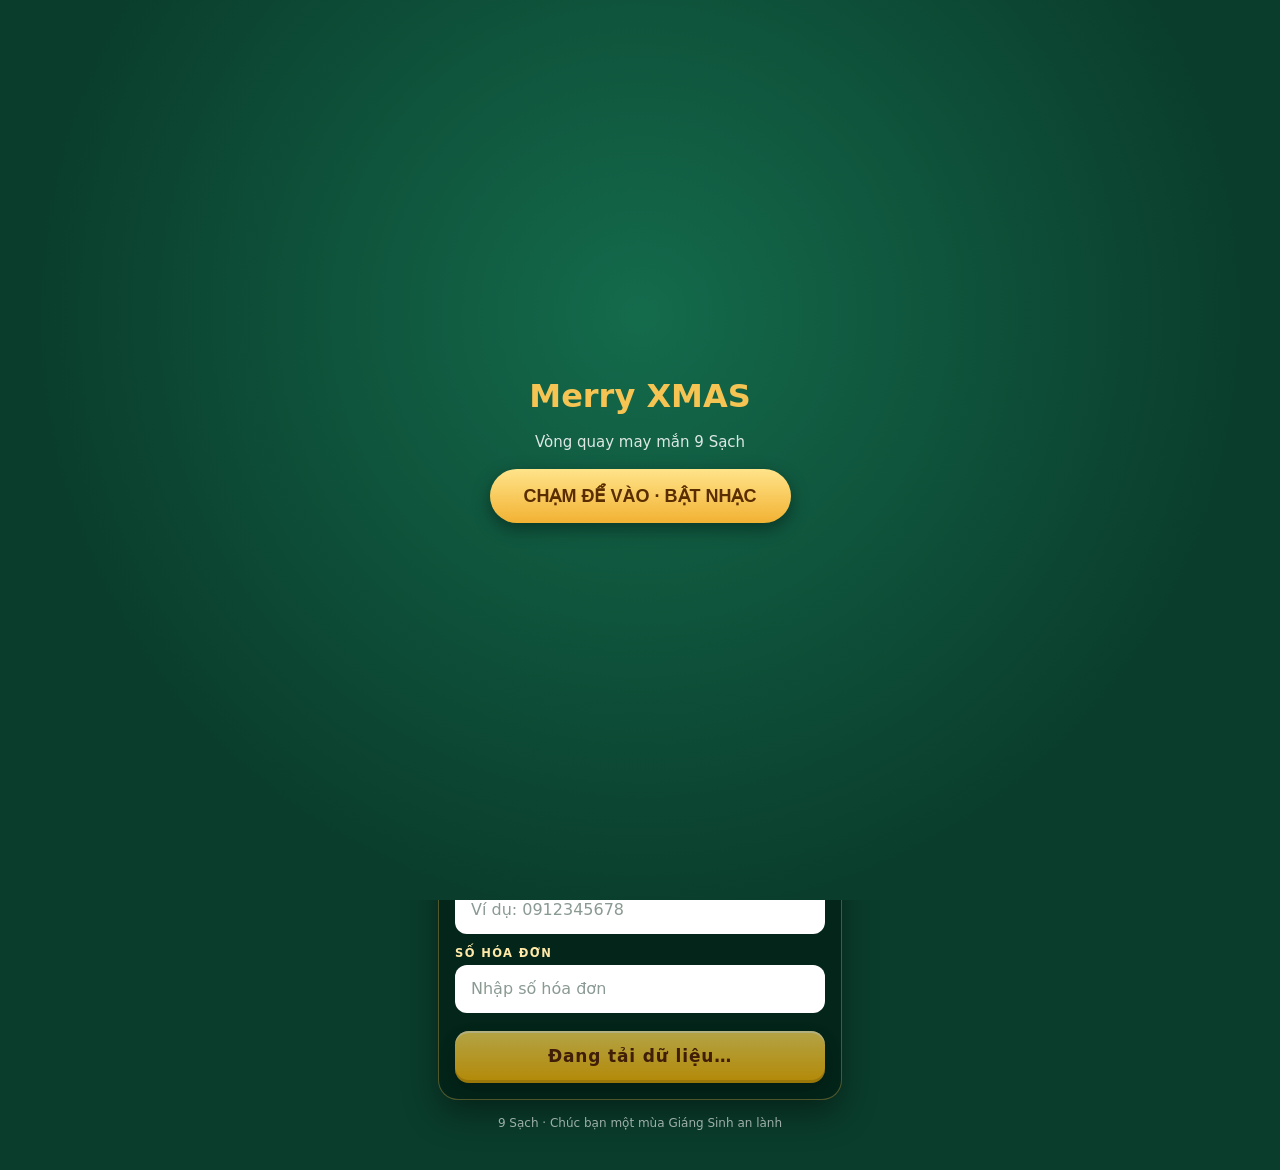
==== commit 4119f994: "Them man hinh chao "Cham de vao" de bat nhac ngay khi khach vao trang" ====
--- a/index.html
+++ b/index.html
@@ -2,8 +2,8 @@
 <link rel="preconnect" href="https://script.google.com"><link rel="preconnect" href="https://script.googleusercontent.com"><link rel="preconnect" href="https://fonts.googleapis.com"><link rel="preconnect" href="https://fonts.gstatic.com" crossorigin>
 <link rel="stylesheet" href="game.css">
 <link rel="stylesheet" href="https://fonts.googleapis.com/css2?family=Great+Vibes&family=Playfair+Display:wght@900&text=MerryXAS&display=swap" media="print" onload="this.media='all'">
-<script src="app.js"></script><script>window.PUBP=api('pub');window.PUBP.catch(function(){})</script></head>
-<body><div class="lights"></div>
+<script src="app.js"></script><script>if(typeof api==='undefined'||typeof CFG==='undefined'){window.CFG={API:'https://script.google.com/macros/s/AKfycbx80zKKqUsDDv-zvfspmSgk5rMYwvBQwVO7LOzRh_9a_W9S3QTjsjwBHRm4IHllR1kp/exec',LOGO:''};window.api=async function(a,d){var j;try{var r=await fetch(CFG.API,{method:'POST',body:JSON.stringify(Object.assign({a:a},d||{}))});j=await r.json()}catch(e){throw new Error('Không kết nối được máy chủ, vui lòng thử lại')}if(!j.ok)throw new Error(j.m);return j.d};window.esc=function(s){return String(s==null?'':s).replace(/[&<>"']/g,function(c){return{'&':'&amp;','<':'&lt;','>':'&gt;','"':'&quot;',"'":'&#39;'}[c]})};window.money=function(n){return Number(n||0).toLocaleString('vi-VN')}}window.PUBP=api('pub');window.PUBP.catch(function(){})</script><style>#gate{position:fixed;inset:0;z-index:9999;display:flex;flex-direction:column;align-items:center;justify-content:center;gap:18px;padding:24px;text-align:center;background:radial-gradient(circle at 50% 35%,#146b4c,#0a3d2c 70%);color:#fff;font-family:system-ui,-apple-system,"Segoe UI",Roboto,Arial,sans-serif;cursor:pointer;-webkit-tap-highlight-color:transparent}#gate h2{margin:0;font-size:32px;font-weight:800;color:#f6c453}#gate p{margin:0;font-size:15px;opacity:.85}#gate button{border:0;border-radius:999px;padding:16px 34px;font-size:18px;font-weight:800;color:#5a2d00;background:linear-gradient(#ffe48a,#f2b233);box-shadow:0 6px 18px rgba(0,0,0,.4);animation:gp 1.4s ease-in-out infinite}@keyframes gp{50%{transform:scale(1.06)}}</style></head>
+<body><div id="gate" role="button" tabindex="0"><h2>Merry XMAS</h2><p>Vòng quay may mắn 9 Sạch</p><button type="button">CHẠM ĐỂ VÀO · BẬT NHẠC</button></div><div class="lights"></div>
 <main class="wrap">
 <div class="top"><img id="logo" class="logo" alt="9 Sạch" width="40" height="40"><button id="mute" class="mute" type="button" aria-label="Bật hoặc tắt âm thanh" aria-pressed="false"><svg viewBox="0 0 24 24" width="20" height="20" fill="none" stroke="currentColor" stroke-width="2" stroke-linecap="round" stroke-linejoin="round"><path d="M11 5 6 9H3v6h3l5 4z" fill="currentColor"/><g class="w"><path d="M15.5 8.5a5 5 0 0 1 0 7"/><path d="M18.5 5.5a9 9 0 0 1 0 13"/></g><g class="x"><path d="m16 9 5 6M21 9l-5 6"/></g></svg></button></div>
 <h1 class="vh">Merry XMAS – Vòng quay may mắn 9 Sạch</h1>
@@ -23,9 +23,9 @@
 </main>
 <div id="rs" class="modal" hidden role="dialog" aria-modal="true"><div class="box"><div class="ribbon">Chúc mừng</div><h2 id="rn"></h2><p class="lead">Bạn đã trúng</p><img id="ri" hidden alt=""><h3 id="rp"></h3><p class="note">Vui lòng đưa màn hình này cho nhân viên để nhận quà.</p><button id="cl" class="cta" type="button">Đóng</button></div></div>
 <script>
-var $=function(i){return document.getElementById(i)},D=null,P=[],SL=[],IM={},ST='',ang=0,vel=0,mode='',busy=0,ready=false,first=true,lastIx=-1,lastTk=0,bg=null,sa=null,mute=ls('mute')=='1',COL=['#b9c8ee','#fde8d3'],TX=['#1c2f6b','#9a1b2e'],FONT='system-ui,-apple-system,"Segoe UI",Roboto,Arial,sans-serif';
+var $=function(i){return document.getElementById(i)},D=null,P=[],SL=[],IM={},ST='',ang=0,vel=0,mode='',busy=0,ready=false,first=true,started=false,lastIx=-1,lastTk=0,bg=null,sa=null,mute=ls('mute')=='1',COL=['#b9c8ee','#fde8d3'],TX=['#1c2f6b','#9a1b2e'],FONT='system-ui,-apple-system,"Segoe UI",Roboto,Arial,sans-serif',GE=['pointerup','touchend','click','keydown'];
 function ls(k,v){try{if(v===undefined)return localStorage.getItem(k);localStorage.setItem(k,v)}catch(e){}}
-function aud(){if(bg)return;bg=new Audio('nhac-nen.mp3');sa=new Audio('tieng-quay.mp3');bg.loop=sa.loop=true;bg.volume=.35;sa.volume=.9;bg.preload='metadata';sa.preload='auto';bg.muted=sa.muted=mute}
+function aud(){if(bg)return;bg=new Audio('nhac-nen.mp3');sa=new Audio('tieng-quay.mp3');bg.loop=sa.loop=true;bg.volume=.35;sa.volume=.9;bg.preload='auto';sa.preload='auto';bg.muted=sa.muted=mute;bg.addEventListener('playing',function(){started=true;disarm();var g=$('gate');if(g)g.remove()})}
 function ac(){var A=window.AC=window.AC||new(window.AudioContext||window.webkitAudioContext)();if(A.state=='suspended')A.resume();return A}
 function beep(f,d,v,ty){if(mute)return;try{var A=ac(),o=A.createOscillator(),g=A.createGain();o.type=ty||'sine';o.frequency.value=f;g.gain.value=v||.12;g.gain.exponentialRampToValueAtTime(.001,A.currentTime+d);o.connect(g);g.connect(A.destination);o.start();o.stop(A.currentTime+d)}catch(e){}}
 function tick(){var n=performance.now();if(n-lastTk<55)return;lastTk=n;beep(1500,.03,.035,'square')}
@@ -34,9 +34,12 @@
 function mu(){$('mute').className='mute'+(mute?' off':'');$('mute').setAttribute('aria-pressed',mute?'true':'false')}
 function ui(){if(busy)return;var b=$('sp');b.disabled=!ready;b.textContent=ready?'QUAY NGAY':'Đang tải dữ liệu…'}
 function clean(s){return String(s||'').replace(/[\u{1F000}-\u{1FFFF}\u{2600}-\u{27BF}\u{FE0F}\u{200D}]/gu,'').replace(/\s+/g,' ').trim()}
-function arm(){document.addEventListener('pointerdown',function f(){if(!ready)return;document.removeEventListener('pointerdown',f);aud();play(bg)})}
+function gest(e){if(started||mute)return;if(e.target&&e.target.closest&&e.target.closest('#mute'))return;aud();var p=bg.play();if(p&&p.catch)p.catch(function(){})}
+function arm(){GE.forEach(function(t){document.addEventListener(t,gest,true)})}
+function disarm(){GE.forEach(function(t){document.removeEventListener(t,gest,true)})}
+function tryPlay(){if(started||mute)return;aud();var p=bg.play();if(p&&p.catch)p.catch(function(){})}
 document.addEventListener('visibilitychange',function(){if(!bg)return;if(document.hidden){bg.pause();sa.pause()}else{play(bg);if(mode)play(sa)}});
-$('mute').onclick=function(){mute=!mute;ls('mute',mute?'1':'0');aud();bg.muted=sa.muted=mute;mu();if(!mute)play(bg)};
+$('mute').onclick=function(){aud();if(!started&&!mute){var p=bg.play();if(p&&p.catch)p.catch(function(){});return}mute=!mute;ls('mute',mute?'1':'0');bg.muted=sa.muted=mute;mu();if(!mute)play(bg)};
 function rim(){var x=$('rim').getContext('2d'),g=x.createRadialGradient(360,360,300,360,360,360);g.addColorStop(0,'#ffb347');g.addColorStop(.6,'#ff8a1f');g.addColorStop(1,'#d9550a');x.beginPath();x.arc(360,360,358,0,7);x.fillStyle=g;x.fill();x.beginPath();x.arc(360,360,322,0,7);x.fillStyle='#8a3a06';x.fill();x.beginPath();x.arc(360,360,330,0,7);x.strokeStyle='#ffe08a';x.lineWidth=3;x.stroke();for(var i=0;i<24;i++){var t=i*Math.PI/12;x.beginPath();x.arc(360+342*Math.cos(t),360+342*Math.sin(t),9,0,7);x.fillStyle=i%2?'#fff3a0':'#ffffff';x.shadowColor='#fff3a0';x.shadowBlur=14;x.fill()}}
 function two(s){s=String(s);if(s.length<=11)return[s];var m=s.length>>1,b=-1,i;for(i=0;i<s.length;i++)if(s[i]==' '&&(b<0||Math.abs(i-m)<Math.abs(b-m)))b=i;return b<0?[s.slice(0,11),s.slice(11,22)]:[s.slice(0,b),s.slice(b+1)]}
 function mk(){var n=P.length,k,i;SL=[];if(!n)return;k=Math.ceil(8/n);while((n*k)%2)k++;for(i=0;i<n*k;i++)SL.push(P[i%n])}
@@ -51,9 +54,10 @@
 function load(){var p=first&&window.PUBP?window.PUBP:api('pub');first=false;return p.then(function(d){ls('pub',JSON.stringify(d));apply(d);return d})}
 function boot(n){load().catch(function(e){if(D)return;if(n<4)setTimeout(function(){boot(n+1)},2500);else $('er').textContent=(e&&e.message)||'Không tải được dữ liệu, vui lòng tải lại trang'})}
 $('st').onchange=function(){ST=this.value;ls('st',ST);build()};
-snow();mu();$('logo').src=CFG.LOGO;rim();draw();ui();
+snow();mu();if(CFG.LOGO)$('logo').src=CFG.LOGO;else $('logo').style.display='none';rim();draw();ui();
 try{var c0=ls('pub');if(c0)apply(JSON.parse(c0))}catch(e){}
-boot(0);arm();
+boot(0);arm();tryPlay();
+$('gate').onclick=function(){mute=false;ls('mute','0');aud();bg.muted=sa.muted=false;mu();var p=bg.play();if(p&&p.catch)p.catch(function(){});this.remove()};
 $('ph').oninput=function(){this.value=this.value.replace(/[^0-9]/g,'')};
 $('nm').onkeydown=function(e){if(e.key=='Enter'){e.preventDefault();$('ph').focus()}};
 $('ph').onkeydown=function(e){if(e.key=='Enter'){e.preventDefault();$('hd').focus()}};
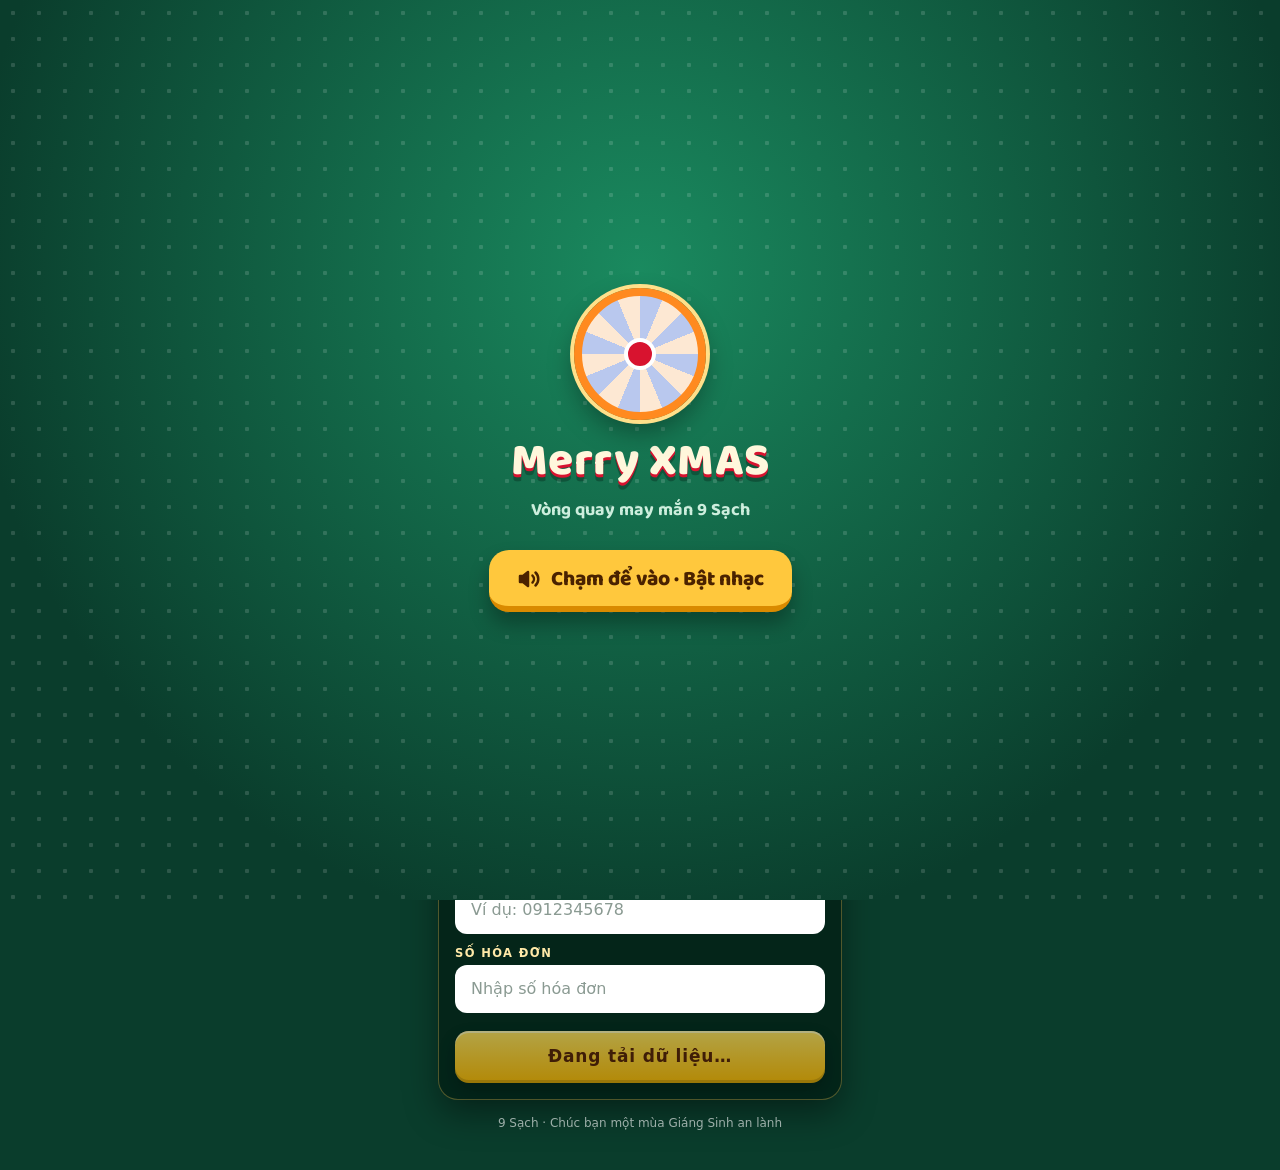
==== commit 6d655c30: "Man hinh chao: sua font nut, doi giao dien tre trung va hop F&B" ====
--- a/index.html
+++ b/index.html
@@ -2,8 +2,9 @@
 <link rel="preconnect" href="https://script.google.com"><link rel="preconnect" href="https://script.googleusercontent.com"><link rel="preconnect" href="https://fonts.googleapis.com"><link rel="preconnect" href="https://fonts.gstatic.com" crossorigin>
 <link rel="stylesheet" href="game.css">
 <link rel="stylesheet" href="https://fonts.googleapis.com/css2?family=Great+Vibes&family=Playfair+Display:wght@900&text=MerryXAS&display=swap" media="print" onload="this.media='all'">
-<script src="app.js"></script><script>if(typeof api==='undefined'||typeof CFG==='undefined'){window.CFG={API:'https://script.google.com/macros/s/AKfycbx80zKKqUsDDv-zvfspmSgk5rMYwvBQwVO7LOzRh_9a_W9S3QTjsjwBHRm4IHllR1kp/exec',LOGO:''};window.api=async function(a,d){var j;try{var r=await fetch(CFG.API,{method:'POST',body:JSON.stringify(Object.assign({a:a},d||{}))});j=await r.json()}catch(e){throw new Error('Không kết nối được máy chủ, vui lòng thử lại')}if(!j.ok)throw new Error(j.m);return j.d};window.esc=function(s){return String(s==null?'':s).replace(/[&<>"']/g,function(c){return{'&':'&amp;','<':'&lt;','>':'&gt;','"':'&quot;',"'":'&#39;'}[c]})};window.money=function(n){return Number(n||0).toLocaleString('vi-VN')}}window.PUBP=api('pub');window.PUBP.catch(function(){})</script><style>#gate{position:fixed;inset:0;z-index:9999;display:flex;flex-direction:column;align-items:center;justify-content:center;gap:18px;padding:24px;text-align:center;background:radial-gradient(circle at 50% 35%,#146b4c,#0a3d2c 70%);color:#fff;font-family:system-ui,-apple-system,"Segoe UI",Roboto,Arial,sans-serif;cursor:pointer;-webkit-tap-highlight-color:transparent}#gate h2{margin:0;font-size:32px;font-weight:800;color:#f6c453}#gate p{margin:0;font-size:15px;opacity:.85}#gate button{border:0;border-radius:999px;padding:16px 34px;font-size:18px;font-weight:800;color:#5a2d00;background:linear-gradient(#ffe48a,#f2b233);box-shadow:0 6px 18px rgba(0,0,0,.4);animation:gp 1.4s ease-in-out infinite}@keyframes gp{50%{transform:scale(1.06)}}</style></head>
-<body><div id="gate" role="button" tabindex="0"><h2>Merry XMAS</h2><p>Vòng quay may mắn 9 Sạch</p><button type="button">CHẠM ĐỂ VÀO · BẬT NHẠC</button></div><div class="lights"></div>
+<link rel="stylesheet" href="https://fonts.googleapis.com/css2?family=Baloo+2:wght@700;800&display=swap" media="print" onload="this.media='all'">
+<script src="app.js"></script><script>if(typeof api==='undefined'||typeof CFG==='undefined'){window.CFG={API:'https://script.google.com/macros/s/AKfycbx80zKKqUsDDv-zvfspmSgk5rMYwvBQwVO7LOzRh_9a_W9S3QTjsjwBHRm4IHllR1kp/exec',LOGO:''};window.api=async function(a,d){var j;try{var r=await fetch(CFG.API,{method:'POST',body:JSON.stringify(Object.assign({a:a},d||{}))});j=await r.json()}catch(e){throw new Error('Không kết nối được máy chủ, vui lòng thử lại')}if(!j.ok)throw new Error(j.m);return j.d};window.esc=function(s){return String(s==null?'':s).replace(/[&<>"']/g,function(c){return{'&':'&amp;','<':'&lt;','>':'&gt;','"':'&quot;',"'":'&#39;'}[c]})};window.money=function(n){return Number(n||0).toLocaleString('vi-VN')}}window.PUBP=api('pub');window.PUBP.catch(function(){})</script><style>#gate{position:fixed;inset:0;z-index:9999;display:flex;flex-direction:column;align-items:center;justify-content:center;gap:12px;padding:24px;text-align:center;color:#fff;font-family:'Baloo 2',ui-rounded,'Nunito',system-ui,-apple-system,'Segoe UI',Roboto,Arial,sans-serif;cursor:pointer;-webkit-tap-highlight-color:transparent;background:radial-gradient(circle,rgba(255,255,255,.14) 2px,transparent 2.5px) 0 0/26px 26px,radial-gradient(circle at 50% 30%,#1a8a5f,#0a3d2c 75%)}#gate .gw{width:132px;height:132px;margin-bottom:6px;border-radius:50%;border:8px solid #ff8a1f;box-shadow:0 0 0 4px #ffe08a,0 12px 26px rgba(0,0,0,.35);background:repeating-conic-gradient(#b9c8ee 0 22.5deg,#fde8d3 0 45deg);position:relative;animation:gsp 9s linear infinite}#gate .gw:after{content:"";position:absolute;inset:36%;border-radius:50%;background:#d8132f;border:4px solid #fff}#gate h2{margin:0;font-size:46px;line-height:1;font-weight:800;color:#fff7dc;letter-spacing:.5px;text-shadow:0 3px 0 #d8132f,0 7px 0 rgba(0,0,0,.25)}#gate p{margin:0;font-size:18px;font-weight:700;color:#cdeedd}#gate button{margin-top:14px;display:inline-flex;align-items:center;gap:10px;font:inherit;font-size:21px;font-weight:800;color:#4a2200;background:#ffc83d;border:0;border-bottom:6px solid #d98a00;border-radius:20px;padding:12px 28px 10px;box-shadow:0 12px 20px rgba(0,0,0,.3);cursor:pointer;animation:gpu 1.5s ease-in-out infinite}#gate button:active{transform:translateY(3px);border-bottom-width:3px}@keyframes gsp{to{transform:rotate(360deg)}}@keyframes gpu{50%{transform:scale(1.05)}}@media(prefers-reduced-motion:reduce){#gate .gw,#gate button{animation:none}}</style></head>
+<body><div id="gate" role="button" tabindex="0"><div class="gw" aria-hidden="true"></div><h2>Merry XMAS</h2><p>Vòng quay may mắn 9 Sạch</p><button type="button"><svg viewBox="0 0 24 24" width="24" height="24" fill="none" stroke="currentColor" stroke-width="2.5" stroke-linecap="round" stroke-linejoin="round" aria-hidden="true"><path d="M11 5 6 9H3v6h3l5 4z" fill="currentColor"/><path d="M15.5 8.5a5 5 0 0 1 0 7"/><path d="M18.5 5.5a9 9 0 0 1 0 13"/></svg>Chạm để vào · Bật nhạc</button></div><div class="lights"></div>
 <main class="wrap">
 <div class="top"><img id="logo" class="logo" alt="9 Sạch" width="40" height="40"><button id="mute" class="mute" type="button" aria-label="Bật hoặc tắt âm thanh" aria-pressed="false"><svg viewBox="0 0 24 24" width="20" height="20" fill="none" stroke="currentColor" stroke-width="2" stroke-linecap="round" stroke-linejoin="round"><path d="M11 5 6 9H3v6h3l5 4z" fill="currentColor"/><g class="w"><path d="M15.5 8.5a5 5 0 0 1 0 7"/><path d="M18.5 5.5a9 9 0 0 1 0 13"/></g><g class="x"><path d="m16 9 5 6M21 9l-5 6"/></g></svg></button></div>
 <h1 class="vh">Merry XMAS – Vòng quay may mắn 9 Sạch</h1>
